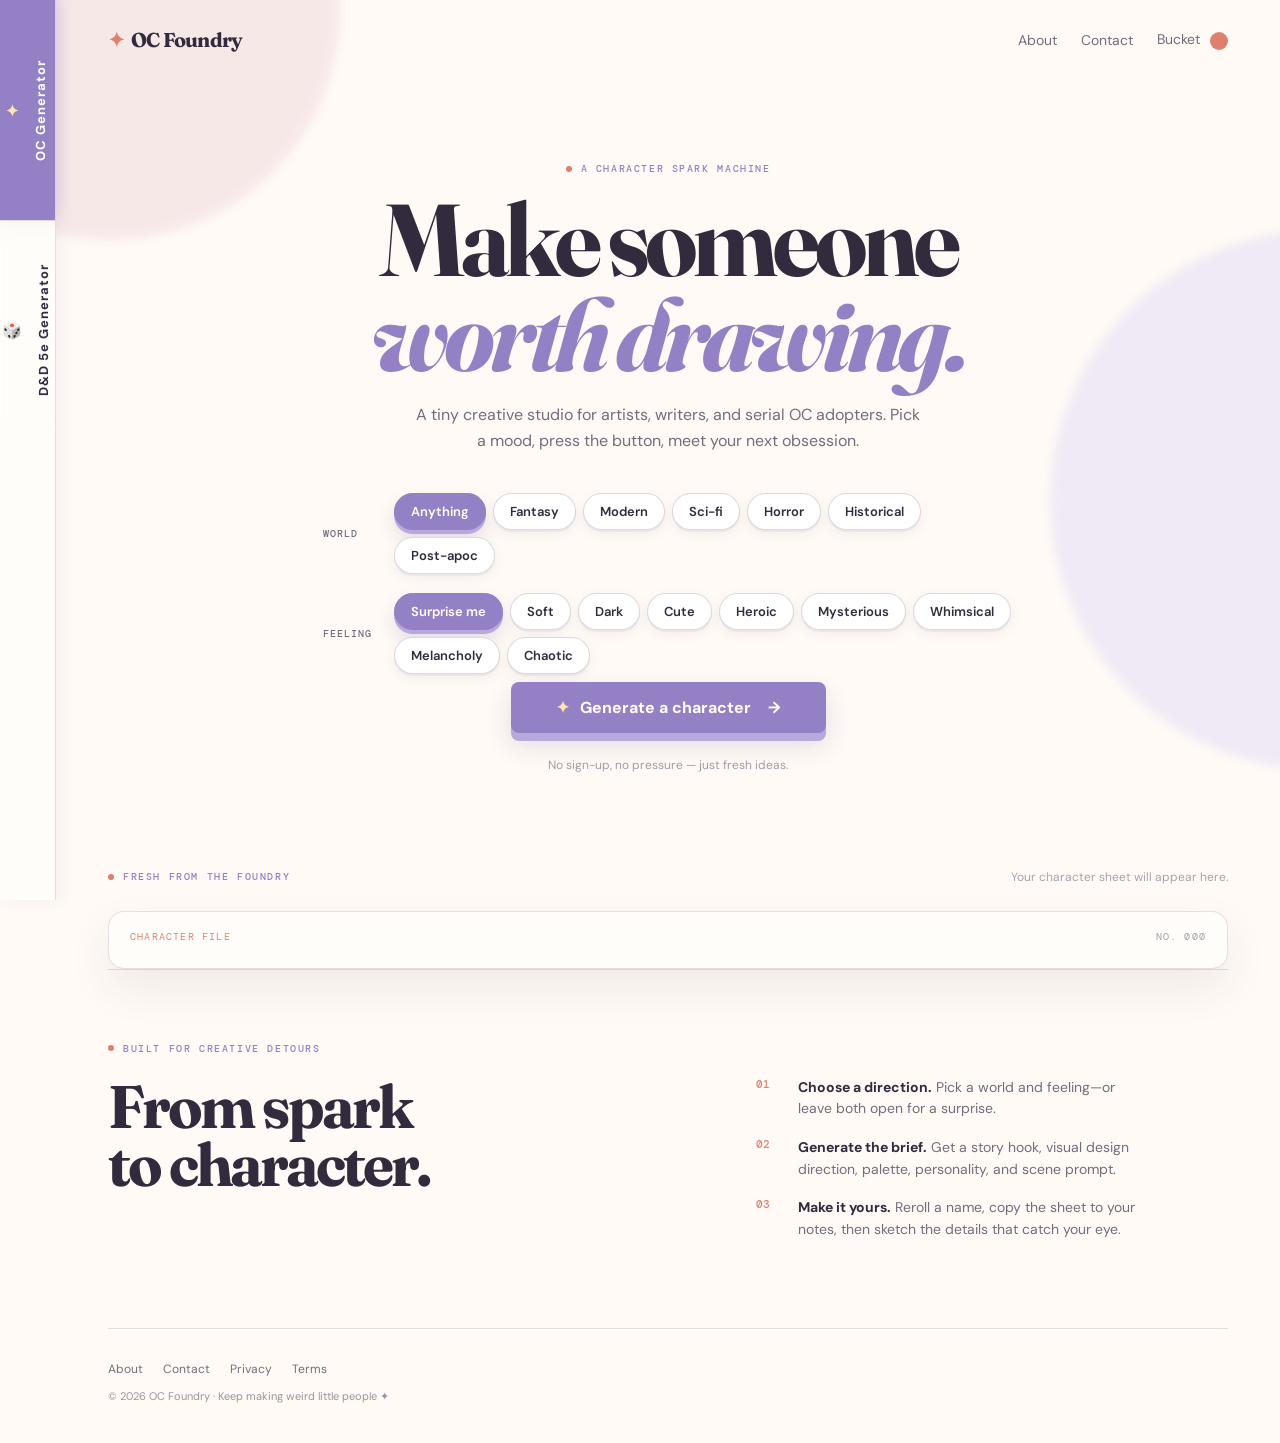
==== index.html @ c8c3d9f0 "clean top right nav" ====
<!doctype html>
<html lang="en">
  <head>
    <meta charset="UTF-8" />
    <meta name="viewport" content="width=device-width, initial-scale=1.0" />
    <meta name="description" content="Free OC character generator for artists, writers, and worldbuilders. Get instant character ideas with backstory, personality, and visual design across 6 unique worlds." />
    <meta name="google-site-verification" content="KdOLSbOGM91NEBOXFSXypKhmhuomz49XSHBC8FppV9k" />
    <title>OC Foundry - Free Character Generator for Artists & Writers | OC Ideas</title>
    <link rel="preconnect" href="https://fonts.googleapis.com" />
    <link rel="preconnect" href="https://fonts.gstatic.com" crossorigin />
    <link href="https://fonts.googleapis.com/css2?family=DM+Mono:wght@400;500&family=DM+Sans:opsz,wght@9..40,400;9..40,500;9..40,600;9..40,700&family=Fraunces:opsz,wght@9..144,600;9..144,700&display=swap" rel="stylesheet" />
    <link rel="stylesheet" href="styles.css?v=26" />
  </head>
  <body>
    <div class="page-glow glow-one"></div><div class="page-glow glow-two"></div>
    <main>
            <!-- LEFT SIDEBAR VERTICAL GENERATOR TABS -->
      <aside class="generator-tabs-dock" aria-label="Generator selection">
        <a href="index.html" class="gen-tab active">
          <span class="gen-tab-icon">✦</span>
          <span class="gen-tab-text">OC Generator</span>
        </a>
        <a href="dnd.html" class="gen-tab">
          <span class="gen-tab-icon">🎲</span>
          <span class="gen-tab-text">D&amp;D 5e Generator</span>
        </a>
      </aside>
      <nav class="nav wrap" aria-label="Main navigation">
  <a class="brand" href="#top" aria-label="OC Foundry home"><span class="brand-mark">✦</span> OC Foundry</a>
  <div class="nav-links">
  <a class="nav-link" href="about.html">About</a>
  <a class="nav-link" href="contact.html">Contact</a>
  <a class="nav-link cart-link" href="bucket.html">
    Bucket <span class="cart-count" id="cart-count" hidden>0</span>
  </a>
</div>
</nav>

      <section class="hero wrap" id="top">
        <p class="eyebrow"><span></span> A character spark machine</p>
        <h1>Make someone<br /><em>worth drawing.</em></h1>
        <p class="intro">A tiny creative studio for artists, writers, and serial OC adopters. Pick a mood, press the button, meet your next obsession.</p>

        <div class="controls" aria-label="Character generator filters">
          <div class="filter-group">
            <span class="filter-label">World</span>
            <div class="filter-pills" id="world-filters">
              <button class="filter active" data-world="any" type="button">Anything</button>
              <button class="filter" data-world="fantasy" type="button">Fantasy</button>
              <button class="filter" data-world="modern" type="button">Modern</button>
              <button class="filter" data-world="scifi" type="button">Sci-fi</button>
              <button class="filter" data-world="horror" type="button">Horror</button>
              <button class="filter" data-world="historical" type="button">Historical</button>
              <button class="filter" data-world="postapoc" type="button">Post-apoc</button>
            </div>
          </div>
          <div class="filter-group">
            <span class="filter-label">Feeling</span>
            <div class="filter-pills" id="mood-filters">
              <button class="filter active" data-mood="any" type="button">Surprise me</button>
              <button class="filter" data-mood="soft" type="button">Soft</button>
              <button class="filter" data-mood="dark" type="button">Dark</button>
              <button class="filter" data-mood="cute" type="button">Cute</button>
              <button class="filter" data-mood="heroic" type="button">Heroic</button>
              <button class="filter" data-mood="mysterious" type="button">Mysterious</button>
              <button class="filter" data-mood="whimsical" type="button">Whimsical</button>
              <button class="filter" data-mood="melancholy" type="button">Melancholy</button>
              <button class="filter" data-mood="chaotic" type="button">Chaotic</button>
            </div>
            </div>
          </div>
          <button class="generate-button" id="generate" type="button"><span class="spark">✦</span> Generate a character <span class="arrow">→</span></button>
        </div>
        <p class="tiny-note">No sign-up, no pressure — just fresh ideas.</p>
      </section>

      <section class="sheet-section wrap" id="generator" aria-live="polite">
        <div class="section-heading">
          <p class="eyebrow"><span></span> Fresh from the foundry</p>
          <p class="hint">Your character sheet will appear here.</p>
        </div>
        <article class="character-sheet empty" id="character-sheet">
          <div class="sheet-topline"><span class="sheet-tag">CHARACTER FILE</span><span class="sheet-number" id="sheet-number">NO. 000</span></div>
          <div class="empty-state" id="empty-state"></div>
          <div class="result-content" id="result-content" hidden>
            <aside class="portrait-panel" id="portrait-panel">
              <span class="portrait-label">VISUAL VIBE</span>
              <p class="visual-vibe-copy" id="visual-vibe"></p>
              <div class="palette" id="palette" aria-label="Color palette"></div>
            </aside>
            <div class="details-panel">
              <div class="identity"><span class="file-inline">Character file</span><h2 id="character-name"></h2><button class="name-reroll" id="name-reroll" type="button" title="Generate a new name">↻ New name</button><p class="result-kicker" id="archetype"></p><p class="age" id="age"></p></div>
              <p class="hook" id="hook"></p>
              <div class="detail-grid">
                <section><h3>Personality</h3><p id="personality"></p></section>
                <section><h3>Signature detail</h3><p id="strength"></p></section>
                <section><h3>Inner tension</h3><p id="fear"></p></section>
                <section><h3>Scene prompt</h3><p id="world-hook"></p></section>
              </div>
              <div class="sheet-actions">
              <a class="download-button" id="download" href="checkout.html">Buy this sheet <span>₹60</span></a>
              <button class="bucket-button" id="add-to-bucket" type="button">Add to bucket</button>
              <button class="small-generate" id="regenerate" type="button">Generate another <span>→</span></button>
            </div>
                          <section class="unlock-tease" id="unlock-tease" hidden>
              <div class="tease-header">
                <p class="eyebrow"><span></span> Unlock the full character bible</p>
                <span class="tease-price">₹60</span>
              </div>
              <h3 class="tease-title">More of <em id="tease-name">them</em>, beautifully written.</h3>
              <p class="tease-sub">A 3-page character bible PDF · downloaded instantly or emailed to you</p>

              <div class="tease-grid">
                <div class="tease-card">
                  <span class="tease-icon">📖</span>
                  <h4>Full backstory</h4>
                  <p>Where they came from, what shaped them, what they're hiding.</p>
                </div>
                <div class="tease-card">
                  <span class="tease-icon">👗</span>
                  <h4>Wardrobe breakdown</h4>
                  <p>Three complete outfits: everyday, formal, and action-ready.</p>
                </div>
                <div class="tease-card">
                  <span class="tease-icon">🎭</span>
                  <h4>Voice &amp; dialogue</h4>
                  <p>How they speak, plus three signature lines you can use.</p>
                </div>
                <div class="tease-card">
                  <span class="tease-icon">💫</span>
                  <h4>Relationship web</h4>
                  <p>Three key people in their life: friend, rival, and one more.</p>
                </div>
                <div class="tease-card">
                  <span class="tease-icon">🎨</span>
                  <h4>5 drawing prompts</h4>
                  <p>Specific scene ideas to sketch or write them into.</p>
                </div>
                <div class="tease-card">
                  <span class="tease-icon">🔮</span>
                  <h4>Symbol &amp; motifs</h4>
                  <p>Their personal sigil, recurring imagery, and quick quiz answers.</p>
                </div>
              </div>

              <a class="tease-cta" href="checkout.html">Get the full character bible <span>₹60 →</span></a>
              <p class="tease-note">Instant download · optional email delivery · no sign-up</p>
            </section>
            </div>
          </div>
        </article>
      </section>

      <section class="how wrap" id="how-it-works">
        <p class="eyebrow"><span></span> Built for creative detours</p>
        <div class="how-grid"><h2>From spark<br />to character.</h2><div class="how-copy how-steps"><div><span>01</span><p><strong>Choose a direction.</strong> Pick a world and feeling—or leave both open for a surprise.</p></div><div><span>02</span><p><strong>Generate the brief.</strong> Get a story hook, visual design direction, palette, personality, and scene prompt.</p></div><div><span>03</span><p><strong>Make it yours.</strong> Reroll a name, copy the sheet to your notes, then sketch the details that catch your eye.</p></div></div></div>
      </section>
    </main>
    <footer class="footer wrap">
  <div class="footer-links">
    <a href="about.html">About</a>
    <a href="contact.html">Contact</a>
    <a href="privacy.html">Privacy</a>
    <a href="terms.html">Terms</a>
  </div>
  <span>© 2026 OC Foundry · Keep making weird little people ✦</span>
</footer>
    <script src="script.js"></script>
  </body>
</html>
---- styles.css ----
:root { --ink:#312b3d; --muted:#746c7b; --paper:#fffaf5; --cream:#f9efe6; --lilac:#dcd4f5; --lavender:#9380c5; --peach:#f4c9b5; --coral:#dd806e; --sage:#b9d2bf; --line:rgba(63,48,73,.14); }
* { box-sizing:border-box; } html { scroll-behavior:smooth; } body { margin:0; color:var(--ink); background:var(--paper); font-family:"DM Sans",sans-serif; overflow-x:hidden; } button { font:inherit; } .wrap { width:min(1120px, calc(100% - 48px)); margin-inline:auto; } .page-glow { position:absolute; z-index:-1; border-radius:50%; filter:blur(5px); opacity:.55; } .glow-one { width:460px; height:460px; top:-220px; left:-120px; background:#f1dbdf; }.glow-two { width:540px; height:540px; top:230px; right:-310px; background:#e4ddf7; }
.nav { display:flex; align-items:center; justify-content:space-between; padding:27px 0; } .brand { text-decoration:none; color:var(--ink); font-family:Fraunces,serif; font-size:20px; font-weight:700; letter-spacing:-.7px; } .brand-mark { color:var(--coral); font-family:"DM Sans",sans-serif; margin-right:3px; }.nav-link { color:var(--muted); font-size:14px; text-decoration:none; }.nav-link span { color:var(--coral); padding-left:4px; }
.hero { padding:82px 0 96px; text-align:center; }.eyebrow { display:flex; align-items:center; justify-content:center; gap:9px; margin:0; color:var(--lavender); text-transform:uppercase; letter-spacing:1.6px; font:500 10px "DM Mono",monospace; }.eyebrow span { width:6px; height:6px; background:var(--coral); border-radius:50%; }.hero h1 { margin:17px 0 20px; font:700 clamp(54px,8.5vw,102px)/.93 Fraunces,serif; letter-spacing:-5px; }.hero h1 em { color:var(--lavender); font-style:italic; }.intro { max-width:510px; margin:0 auto; color:var(--muted); font-size:16px; line-height:1.65; }.controls { display:grid; max-width:690px; margin:38px auto 0; gap:19px; text-align:left; }.filter-group { display:flex; align-items:center; gap:17px; }.filter-label { flex:0 0 54px; font:500 10px "DM Mono",monospace; color:var(--muted); text-transform:uppercase; letter-spacing:1px; }.filter-pills { display:flex; flex-wrap:wrap; gap:7px; }.filter {
  border: 1.5px solid rgba(63, 48, 73, 0.18);
  border-radius: 999px;
  padding: 11px 16px;
  background: #ffffff;
  color: var(--ink);
  cursor: pointer;
  font-size: 13px;
  font-weight: 600;
  line-height: 1;
  box-shadow: 0 2px 0 rgba(63, 48, 73, 0.06), 0 4px 12px rgba(104, 87, 142, 0.08);
  transition: transform 0.15s ease, box-shadow 0.15s ease, border-color 0.15s ease, background 0.15s ease;
  -webkit-tap-highlight-color: transparent;
  user-select: none;
}

.filter:hover {
  border-color: var(--lavender);
  transform: translateY(-1px);
  box-shadow: 0 3px 0 rgba(63, 48, 73, 0.08), 0 8px 16px rgba(104, 87, 142, 0.12);
}

.filter:active {
  transform: translateY(1px) scale(0.98);
  box-shadow: 0 1px 0 rgba(63, 48, 73, 0.08);
}

.filter.active {
  background: var(--lavender);
  border-color: var(--lavender);
  color: #fff;
  box-shadow: 0 4px 0 #b7a9dc, 0 10px 18px rgba(104, 87, 142, 0.18);
}.generate-button { justify-self:center; min-width:315px; margin-top:8px; padding:15px 20px; border:0; border-radius:8px; box-shadow:0 8px 0 #b7a9dc, 0 12px 24px rgba(104,87,142,.19); background:var(--lavender); color:#fff; font-weight:700; cursor:pointer; transition:transform .2s,box-shadow .2s; }.generate-button:hover { transform:translateY(-2px); box-shadow:0 10px 0 #b7a9dc, 0 15px 27px rgba(104,87,142,.2); }.generate-button:active { transform:translateY(5px); box-shadow:0 3px 0 #b7a9dc; }.spark { color:#ffe5af; margin-right:7px; }.arrow { margin-left:13px; }.tiny-note { margin:24px 0 0; color:#a49ba8; font-size:12px; }
.sheet-section { padding-bottom:112px; }.section-heading { display:flex; justify-content:space-between; align-items:center; margin-bottom:15px; }.section-heading .eyebrow { justify-content:flex-start; }.hint { color:#aaa1aa; font-size:12px; margin:0; }.character-sheet { position:relative; overflow:hidden; min-height:382px; background:#fffdf9; border:1px solid var(--line); border-radius:16px; box-shadow:0 18px 44px rgba(67,45,76,.08); }.sheet-topline { position:absolute; inset:0 0 auto; z-index:3; display:flex; justify-content:space-between; padding:18px 21px; color:#a59ba6; font:10px "DM Mono",monospace; letter-spacing:1.2px; }.sheet-tag { color:var(--coral); }.empty-state { display:grid; place-content:center; height:382px; text-align:center; color:#968d9b; font:17px/1.5 Fraunces,serif; }.empty-state p { margin:8px 0 0; }.empty-star { color:var(--peach); font-size:33px; }.result-content { display:grid; grid-template-columns:34% 66%; min-height:438px; }.portrait-panel { position:relative; display:flex; flex-direction:column; justify-content:flex-end; padding:52px 30px 28px; overflow:hidden; color:#fff; background:#b9aecf; }.portrait-panel::after { content:""; position:absolute; inset:0; background:linear-gradient(180deg,transparent 42%,rgba(49,43,61,.27)); pointer-events:none; }.portrait-label,.portrait-panel p,.palette { z-index:1; }.portrait-label { position:absolute; top:52px; left:30px; color:rgba(255,255,255,.8); font:10px "DM Mono",monospace; letter-spacing:1.2px; }.portrait-panel p { max-width:210px; margin:0 0 14px; font:600 15px/1.3 Fraunces,serif; }.portrait-art { position:absolute; inset:0; overflow:hidden; }.halo { position:absolute; top:73px; left:50%; width:195px; aspect-ratio:1; border:1px solid rgba(255,255,255,.52); border-radius:50%; transform:translateX(-50%); }.head { position:absolute; z-index:2; width:102px; height:132px; left:50%; bottom:102px; border-radius:47% 47% 42% 42%; background:#f7d4c1; transform:translateX(-50%); }.head i { position:absolute; top:-19px; left:-8px; width:119px; height:75px; background:#594c64; border-radius:68% 45% 40% 25%; }.head b { position:absolute; top:66px; left:28px; width:8px; height:8px; border-radius:50%; background:#5c4c5d; box-shadow:39px 0 #5c4c5d; }.neck { position:absolute; z-index:1; left:50%; bottom:81px; width:35px; height:45px; background:#f1c6af; transform:translateX(-50%); }.shoulders { position:absolute; z-index:2; left:50%; bottom:-30px; width:260px; height:142px; border-radius:50% 50% 0 0; background:#796796; transform:translateX(-50%); }.art-star { position:absolute; color:#fff4c8; font-size:22px; }.s1 { top:105px; right:37px; }.s2 { top:190px; left:34px; font-size:28px; }.palette { display:flex; gap:5px; }.palette span { width:21px; height:21px; border:2px solid rgba(255,255,255,.76); border-radius:50%; }.details-panel { padding:57px 38px 26px; }.identity { display:flex; align-items:baseline; gap:11px; }.result-kicker { margin:0; color:var(--coral); font:10px "DM Mono",monospace; letter-spacing:1px; text-transform:uppercase; }.identity h2 { margin:7px 0 0; font:700 clamp(33px,4vw,50px)/1 Fraunces,serif; letter-spacing:-2.2px; }.age { margin:0 0 0 auto; color:#948a98; font-size:13px; }.hook { max-width:520px; margin:21px 0 24px; color:#594f61; font:600 19px/1.36 Fraunces,serif; }.hook::before,.hook::after { color:var(--peach); }.hook::before { content:"“"; }.hook::after { content:"”"; }.detail-grid { display:grid; grid-template-columns:1fr 1fr; gap:18px 34px; padding-top:20px; border-top:1px solid var(--line); }.detail-grid section h3 { margin:0 0 5px; color:var(--lavender); text-transform:uppercase; font:10px "DM Mono",monospace; letter-spacing:1px; }.detail-grid section p { margin:0; color:var(--muted); font-size:13px; line-height:1.45; }.sheet-actions { display:flex; justify-content:space-between; align-items:center; margin-top:24px; }.text-button { border:0; padding:0; background:none; color:var(--coral); cursor:pointer; font-size:12px; text-decoration:underline; text-underline-offset:3px; }.small-generate { border:1px solid var(--line); border-radius:7px; padding:9px 11px; background:var(--cream); color:#5f5269; cursor:pointer; font-size:12px; font-weight:600; }.small-generate span { color:var(--coral); margin-left:7px; }
.how { padding:72px 0 87px; border-top:1px solid var(--line); }.how .eyebrow { justify-content:flex-start; }.how-grid { display:grid; grid-template-columns:1.1fr .9fr; gap:70px; padding-top:22px; }.how h2 { margin:0; font:700 clamp(35px,5vw,60px)/.97 Fraunces,serif; letter-spacing:-3px; }.how-copy { max-width:380px; color:var(--muted); font-size:15px; line-height:1.7; }.how-copy p { margin:0; }.how-copy .made-with { margin-top:26px; color:var(--ink); font:500 12px "DM Mono",monospace; }.made-with span { color:var(--coral); }.footer { display:flex; justify-content:space-between; padding:21px 0 28px; color:#9c929f; border-top:1px solid var(--line); font-size:11px; }
@media (max-width:720px) { .wrap { width:min(100% - 32px,1120px); }.nav { padding-top:20px; }.hero { padding:65px 0 72px; }.hero h1 { letter-spacing:-3px; }.filter-group { align-items:flex-start; flex-direction:column; gap:8px; }.generate-button { width:100%; min-width:0; }.section-heading .hint { display:none; }.result-content { grid-template-columns:1fr; }.portrait-panel { min-height:286px; }.details-panel { padding:50px 22px 22px; }.identity { display:block; }.identity h2 { margin-top:8px; }.age { margin:7px 0 0; }.hook { font-size:18px; }.detail-grid { gap:16px; }.sheet-actions { gap:15px; }.how { padding:55px 0; }.how-grid { grid-template-columns:1fr; gap:25px; }.footer { flex-direction:column; gap:7px; }.empty-state { height:330px; } }
/* Keep the content visually connected to the character-file label. */
.portrait-label { top:38px; }
.halo { top:59px; }
.s1 { top:91px; }
.s2 { top:176px; }
.details-panel { padding-top:40px; }
/* The visual-vibe panel is copy-first; its palette remains the visual cue. */
.portrait-art { display:none; }
/* Before the first generation, keep the character-file card as a compact header. */
.character-sheet.empty { min-height:58px; }
.character-sheet.empty .empty-state { display:none; }
/* Do not reserve result-card space before the first character exists. */
#generator:has(.character-sheet.empty) { padding-bottom:0; }
/* In a populated sheet, use the top row for content instead of empty breathing room. */
.character-sheet:not(.empty) .details-panel { padding-top:21px; }
.character-sheet:not(.empty) .portrait-label { top:21px; }
.character-sheet:not(.empty) .sheet-number { display:none; }
/* Align a generated character's identity with the file label—no blank row. */
.character-sheet:not(.empty) .details-panel { padding-top:10px; }
.identity h2 { margin-top:0; }
/* Keep the populated file label and name together, rather than in separate columns. */
.character-sheet:not(.empty) .sheet-topline { display:none; }
.file-inline { color:var(--coral); font:10px "DM Mono",monospace; letter-spacing:1.1px; text-transform:uppercase; white-space:nowrap; }
.character-sheet:not(.empty) .identity { gap:10px; }
@media (max-width:720px) { .character-sheet:not(.empty) .identity { display:flex; flex-wrap:wrap; align-items:baseline; } }
/* Generated results should end cleanly, without a blank section beneath the sheet. */
.sheet-section { padding-bottom:0; }
/* The placeholder must not keep its fixed height after a result is revealed. */
.empty-state[hidden] { display:none; }
/* Generated concept sketch: deliberately loose and kept above the written visual brief. */
.portrait-art.rough-sketch { display:block; inset:38px 24px auto; height:188px; border:1px solid rgba(255,255,255,.42); border-radius:4px; background:rgba(255,255,255,.08); overflow:hidden; }
.rough-sketch .sketch-note { position:absolute; top:9px; left:10px; color:rgba(255,255,255,.8); font:9px "DM Mono",monospace; letter-spacing:.8px; }
.rough-sketch .halo { top:24px; width:126px; border-style:dashed; opacity:.65; }
.rough-sketch .head { bottom:24px; width:76px; height:97px; filter:drop-shadow(3px 3px 0 rgba(49,43,61,.18)); }
.rough-sketch .head i { width:91px; height:57px; }
.rough-sketch .head b { top:52px; left:21px; transform:scale(.75); transform-origin:left; }
.rough-sketch .neck { bottom:8px; }
.rough-sketch .shoulders { bottom:-65px; width:215px; height:130px; background:rgba(49,43,61,.7); }
.rough-sketch .s1 { top:35px; right:19px; }.rough-sketch .s2 { top:90px; left:22px; }
.sketch-stroke { position:absolute; height:1px; background:rgba(255,255,255,.6); transform:rotate(-28deg); }.sketch-stroke.one { width:66px; right:-11px; top:110px; }.sketch-stroke.two { width:47px; left:-8px; top:141px; transform:rotate(34deg); }
.rough-sketch.horror .head i { background:#302638; border-radius:65% 52% 18% 35%; }.rough-sketch.horror .shoulders { background:#24212f; }.rough-sketch.historical .head i { background:#7e5849; border-radius:48% 52% 22% 22%; }.rough-sketch.historical .shoulders { background:#495467; }.rough-sketch.postapoc .head i { background:#5a4f46; border-radius:65% 25% 40% 25%; }.rough-sketch.postapoc .shoulders { background:#5f6557; }.rough-sketch.scifi .head i { background:#44576a; }.rough-sketch.scifi .shoulders { background:#566987; }.rough-sketch.fantasy .head i { background:#574762; }.rough-sketch.fantasy .shoulders { background:#62705e; }
.name-reroll { border:0; padding:4px 6px; border-radius:4px; background:var(--cream); color:var(--coral); cursor:pointer; font:10px "DM Mono",monospace; white-space:nowrap; }.name-reroll:hover { background:var(--peach); color:var(--ink); }
.how-steps { display:grid; gap:17px; }.how-steps div { display:grid; grid-template-columns:31px 1fr; gap:11px; }.how-steps span { color:var(--coral); font:500 11px "DM Mono",monospace; }.how-steps p { font-size:14px; line-height:1.55; }.how-steps strong { color:var(--ink); }
@media (max-width:720px) { .portrait-art.rough-sketch { height:170px; }.portrait-panel { padding-top:218px; }.portrait-panel p { max-width:none; }.name-reroll { order:4; }.how-steps { gap:14px; } }
.portrait-panel { justify-content:flex-start; padding-top:242px; }
/* The visual brief is intentionally copy-first, using the full panel. */
.portrait-panel { justify-content:flex-start; padding-top:56px; }
.portrait-panel .portrait-label { top:23px; }
.portrait-panel .visual-vibe-copy { flex:1; max-width:none; margin:25px 0 16px; font-size:16px; line-height:1.36; }
/* Do not render character-only controls or layout until generation begins. */
.result-content[hidden] { display:none; }
.section-heading { margin-bottom:26px; }
.download-button { display:inline-flex; align-items:center; gap:8px; border:0; border-radius:7px; padding:10px 12px; background:var(--lavender); color:#fff; cursor:pointer; font-size:12px; font-weight:700; text-decoration:none; }.download-button span { padding:2px 5px; border-radius:3px; background:rgba(255,255,255,.18); color:#fff0c9; font:10px "DM Mono",monospace; }
.checkout-page { min-height:100vh; background:linear-gradient(120deg,#fffaf5 15%,#f3eefc 100%); }.checkout-wrap { width:min(1020px,calc(100% - 48px)); margin:auto; padding:32px 0 60px; }.checkout-brand { display:inline-block; }.checkout-grid { display:grid; grid-template-columns:1fr 1fr; gap:78px; align-items:center; min-height:calc(100vh - 120px); }.checkout-intro .eyebrow { justify-content:flex-start; }.checkout-intro h1 { margin:18px 0; font:700 clamp(48px,6vw,76px)/.95 Fraunces,serif; letter-spacing:-3.7px; }.checkout-intro h1 em { color:var(--lavender); }.checkout-intro > p { max-width:390px; color:var(--muted); line-height:1.65; }.back-link { display:inline-block; margin-top:22px; color:var(--coral); font-size:13px; text-underline-offset:3px; }.checkout-card { padding:24px; border:1px solid var(--line); border-radius:16px; background:#fffdf9; box-shadow:0 18px 48px rgba(67,45,76,.1); }.checkout-top,.checkout-summary { display:flex; justify-content:space-between; align-items:center; color:var(--muted); font:10px "DM Mono",monospace; letter-spacing:1px; }.price { color:var(--coral); font-size:18px; font-family:Fraunces,serif; letter-spacing:0; }.mini-sheet { margin:20px 0; padding:22px; border-radius:10px; background:linear-gradient(135deg,var(--sheet-accent,#e8b7b5),#eee8fb); }.mini-label { margin:0; color:#665570; font:10px "DM Mono",monospace; letter-spacing:1px; }.mini-sheet h2 { margin:9px 0 3px; font:700 36px/1 Fraunces,serif; letter-spacing:-1.5px; }.mini-sheet > p:not(.mini-label):not(.mini-hook) { margin:0; color:#685c6c; font:10px "DM Mono",monospace; text-transform:uppercase; }.mini-hook { margin:18px 0 0; color:#51495d; font:600 15px/1.42 Fraunces,serif; }.checkout-summary { padding:18px 0; border-top:1px solid var(--line); font:13px "DM Sans",sans-serif; letter-spacing:0; }.checkout-summary strong { color:var(--ink); }.pay-button { width:100%; padding:14px; border:0; border-radius:8px; background:var(--lavender); box-shadow:0 5px 0 #b7a9dc; color:#fff; cursor:pointer; font-weight:700; }.pay-button span { margin-left:12px; }.pay-button:disabled { cursor:not-allowed; opacity:.55; }.payment-note { margin:16px 0 0; color:#9a909d; text-align:center; font-size:11px; line-height:1.45; }
@media (max-width:720px) { .checkout-wrap { width:min(100% - 32px,1020px); }.checkout-grid { grid-template-columns:1fr; gap:38px; padding:54px 0; }.checkout-intro h1 { letter-spacing:-2.6px; }.mini-sheet h2 { font-size:31px; } }
/* ============================================
   UNLOCK TEASE SECTION
   ============================================ */

.unlock-tease {
  position: relative;
  margin: 32px 22px 22px;
  padding: 32px 30px 30px;
  border-radius: 16px;
  background: linear-gradient(135deg, #fdf6ef 0%, #f4ecfb 50%, #fce9e6 100%);
  border: 1px solid var(--line);
  overflow: hidden;
}

.unlock-tease::before {
  content: "";
  position: absolute;
  top: 0; left: 0; right: 0;
  height: 3px;
  background: linear-gradient(90deg, var(--coral), var(--lavender), var(--peach));
}

.tease-header {
  display: flex;
  justify-content: space-between;
  align-items: center;
  margin-bottom: 14px;
}

.tease-header .eyebrow {
  justify-content: flex-start;
  margin: 0;
}

.tease-price {
  color: var(--coral);
  font: 700 20px Fraunces, serif;
  letter-spacing: -0.5px;
}

.tease-title {
  margin: 0 0 8px;
  font: 700 clamp(26px, 3.2vw, 34px)/1.05 Fraunces, serif;
  letter-spacing: -1.2px;
  color: var(--ink);
}

.tease-title em {
  color: var(--lavender);
  font-style: italic;
}

.tease-sub {
  margin: 0 0 26px;
  color: var(--muted);
  font-size: 14px;
  line-height: 1.5;
}

.tease-grid {
  display: grid;
  grid-template-columns: repeat(3, 1fr);
  gap: 12px;
  margin-bottom: 26px;
}

.tease-card {
  position: relative;
  padding: 18px 16px;
  border-radius: 12px;
  background: rgba(255, 255, 255, 0.65);
  border: 1px solid rgba(147, 128, 197, 0.15);
  backdrop-filter: blur(2px);
  transition: transform 0.2s ease, box-shadow 0.2s ease;
}

.tease-card:hover {
  transform: translateY(-2px);
  box-shadow: 0 8px 20px rgba(147, 128, 197, 0.12);
  border-color: rgba(147, 128, 197, 0.35);
}

.tease-card::after {
  content: "🔒";
  position: absolute;
  top: 12px;
  right: 12px;
  font-size: 11px;
  opacity: 0.4;
}

.tease-icon {
  display: block;
  font-size: 22px;
  margin-bottom: 8px;
}

.tease-card h4 {
  margin: 0 0 6px;
  font: 700 14px Fraunces, serif;
  color: var(--ink);
  letter-spacing: -0.3px;
}

.tease-card p {
  margin: 0;
  color: var(--muted);
  font-size: 12px;
  line-height: 1.4;
}

.tease-cta {
  display: inline-flex;
  align-items: center;
  gap: 12px;
  padding: 14px 22px;
  border-radius: 10px;
  background: var(--lavender);
  box-shadow: 0 6px 0 #b7a9dc, 0 10px 20px rgba(104, 87, 142, 0.18);
  color: #fff;
  text-decoration: none;
  font-weight: 700;
  font-size: 14px;
  transition: transform 0.2s ease, box-shadow 0.2s ease;
}

.tease-cta:hover {
  transform: translateY(-1px);
  box-shadow: 0 7px 0 #b7a9dc, 0 12px 22px rgba(104, 87, 142, 0.22);
}

.tease-cta span {
  padding: 3px 8px;
  border-radius: 5px;
  background: rgba(255, 255, 255, 0.2);
  font: 700 12px "DM Mono", monospace;
  letter-spacing: 0.5px;
}

.tease-note {
  margin: 14px 0 0;
  color: #a49ba8;
  font-size: 11px;
  letter-spacing: 0.3px;
}

@media (max-width: 720px) {
  .unlock-tease {
    margin: 24px 16px 16px;
    padding: 24px 20px;
  }
  .tease-grid {
    grid-template-columns: 1fr;
    gap: 10px;
  }
  .tease-header {
    flex-direction: column;
    align-items: flex-start;
    gap: 8px;
  }
}
/* ============================================
   BIBLE / SUCCESS PAGE
   ============================================ */

.bible-page {
  min-height: 100vh;
  background: linear-gradient(120deg, #fffaf5 0%, #f3eefc 50%, #fce9e6 100%);
}

.bible-wrap {
  width: min(880px, calc(100% - 48px));
  margin: 0 auto;
  padding: 32px 0 80px;
}

.bible-brand {
  display: inline-block;
  margin-bottom: 40px;
}

.bible-header {
  text-align: center;
  margin-bottom: 48px;
}

.bible-header .eyebrow {
  justify-content: center;
}

.bible-header h1 {
  margin: 20px 0 12px;
  font: 700 clamp(40px, 5.5vw, 62px)/0.95 Fraunces, serif;
  letter-spacing: -2.5px;
  color: var(--ink);
}

.bible-header h1 em {
  color: var(--lavender);
  font-style: italic;
}

.bible-sub {
  margin: 0 auto 28px;
  max-width: 460px;
  color: var(--muted);
  font-size: 15px;
  line-height: 1.6;
}

.bible-actions {
  display: flex;
  justify-content: center;
  gap: 12px;
  flex-wrap: wrap;
  margin-bottom: 16px;
}

.bible-actions .pay-button {
  width: auto;
  padding: 14px 28px;
}

.ghost-button {
  padding: 14px 24px;
  border: 1px solid var(--lavender);
  border-radius: 8px;
  background: transparent;
  color: var(--lavender);
  font-weight: 600;
  cursor: pointer;
  transition: all 0.2s ease;
}

.ghost-button:hover {
  background: var(--lavender);
  color: #fff;
}

.email-form {
  display: flex;
  justify-content: center;
  gap: 8px;
  max-width: 400px;
  margin: 16px auto 0;
  flex-wrap: wrap;
}

.email-form input {
  flex: 1;
  min-width: 200px;
  padding: 12px 14px;
  border: 1px solid var(--line);
  border-radius: 8px;
  background: #fff;
  font: 14px "DM Sans", sans-serif;
}

.email-form input:focus {
  outline: none;
  border-color: var(--lavender);
}

.email-form button {
  padding: 12px 22px;
  border: 0;
  border-radius: 8px;
  background: var(--lavender);
  color: #fff;
  font-weight: 600;
  cursor: pointer;
}

.email-status {
  width: 100%;
  margin: 8px 0 0;
  text-align: center;
  font-size: 13px;
  color: var(--muted);
}

/* ============================================
   BIBLE CONTENT
   ============================================ */

.bible-content {
  display: flex;
  flex-direction: column;
  gap: 24px;
}

.bible-section {
  padding: 32px 30px;
  border-radius: 14px;
  background: #fffdf9;
  border: 1px solid var(--line);
  box-shadow: 0 6px 20px rgba(67, 45, 76, 0.04);
}

.bible-section h3 {
  margin: 0 0 16px;
  font: 700 22px Fraunces, serif;
  letter-spacing: -0.8px;
  color: var(--lavender);
}

.bible-section h4 {
  margin: 0 0 6px;
  font: 700 13px "DM Mono", monospace;
  letter-spacing: 1px;
  text-transform: uppercase;
  color: var(--lavender);
}

.bible-section h5 {
  margin: 0 0 4px;
  font: 500 10px "DM Mono", monospace;
  letter-spacing: 1.2px;
  text-transform: uppercase;
  color: var(--coral);
}

.bible-section p {
  margin: 0;
  color: var(--ink);
  font-size: 16.5px;
  line-height: 1.7;
}

/* COVER SECTION */
.bible-cover {
  text-align: center;
  padding: 56px 30px;
  border-width: 2px;
}

.bible-label {
  margin: 0 0 12px;
  font: 500 10px "DM Mono", monospace;
  letter-spacing: 2px;
  color: var(--coral);
  text-transform: uppercase;
}

.bible-cover h2 {
  margin: 0 0 8px;
  font: 700 clamp(44px, 6vw, 68px)/0.95 Fraunces, serif;
  letter-spacing: -3px;
  color: var(--ink);
}

.cover-meta {
  color: var(--muted);
  font-size: 14px;
  letter-spacing: 0.5px;
  margin-bottom: 24px !important;
}

.cover-hook {
  max-width: 520px;
  margin: 0 auto 28px !important;
  font: 600 18px/1.4 Fraunces, serif !important;
  color: #594f61;
  font-style: italic;
}

.cover-palette {
  display: flex;
  justify-content: center;
  gap: 10px;
}

.cover-palette span {
  width: 32px;
  height: 32px;
  border-radius: 50%;
  border: 3px solid #fff;
  box-shadow: 0 3px 8px rgba(0, 0, 0, 0.1);
}

/* PERSONALITY / DETAIL GRID */
.bible-grid {
  display: grid;
  grid-template-columns: 1fr 1fr;
  gap: 24px 32px;
}

.bible-grid > div {
  padding: 0;
  background: none;
  border: none;
  box-shadow: none;
}

/* BACKSTORY */
.section-body p {
  margin-bottom: 16px;
}

.section-body p:last-child {
  margin-bottom: 0;
}

/* VOICE */
.voice-pattern {
  margin-bottom: 18px !important;
  font-style: italic;
  color: var(--muted) !important;
}

.voice-lines {
  display: flex;
  flex-direction: column;
  gap: 10px;
}

.voice-lines blockquote {
  margin: 0;
  padding: 14px 18px;
  border-left: 3px solid var(--lavender);
  background: rgba(147, 128, 197, 0.06);
  border-radius: 0 8px 8px 0;
  font: 500 15px/1.5 Fraunces, serif;
  color: var(--ink);
  font-style: italic;
}

/* SYMBOL */
.symbol-main {
  margin-bottom: 20px !important;
  font-size: 16px !important;
}

.symbol-main strong {
  color: var(--coral);
  text-transform: uppercase;
  font: 500 11px "DM Mono", monospace;
  letter-spacing: 1px;
  display: block;
  margin-bottom: 4px;
}

.symbol-grid {
  display: grid;
  grid-template-columns: 1fr 1fr;
  gap: 20px 32px;
}

/* WARDROBE */
.wardrobe-grid {
  display: grid;
  gap: 20px;
}

.outfit p {
  color: var(--muted);
  font-size: 14px;
}

/* RELATIONSHIPS */
.relationships {
  display: grid;
  gap: 14px;
}

.rel-card {
  padding: 18px 20px;
  border-radius: 10px;
  background: rgba(147, 128, 197, 0.04);
  border: 1px solid rgba(147, 128, 197, 0.15);
}

.rel-role {
  margin: 0 0 4px !important;
  font: 500 10px "DM Mono", monospace !important;
  letter-spacing: 1px;
  text-transform: uppercase;
  color: var(--coral) !important;
}

.rel-name {
  margin: 0 0 8px !important;
  font: 700 18px Fraunces, serif !important;
  color: var(--ink) !important;
  letter-spacing: -0.5px;
}

.rel-note {
  color: var(--muted) !important;
  font-size: 14px !important;
}

/* DRAWING PROMPTS */
.drawing-prompts {
  margin: 0;
  padding-left: 0;
  list-style: none;
  counter-reset: prompt-counter;
}

.drawing-prompts li {
  counter-increment: prompt-counter;
  position: relative;
  padding: 12px 0 12px 40px;
  border-bottom: 1px solid var(--line);
  color: var(--ink);
  font-size: 15px;
  line-height: 1.5;
}

.drawing-prompts li:last-child {
  border-bottom: none;
}

.drawing-prompts li::before {
  content: counter(prompt-counter, decimal-leading-zero);
  position: absolute;
  left: 0;
  top: 12px;
  color: var(--coral);
  font: 500 12px "DM Mono", monospace;
  letter-spacing: 0.5px;
}

/* QUIZ */
.quiz-grid {
  display: grid;
  grid-template-columns: 1fr 1fr;
  gap: 20px 32px;
}

.quiz-grid p {
  color: var(--muted);
  font-size: 14px;
}

/* FOOTER */
.bible-footer {
  text-align: center;
  padding: 32px 20px 20px;
  color: var(--muted);
}

.bible-footer p {
  margin: 0 !important;
  color: var(--coral) !important;
  font: 700 14px Fraunces, serif !important;
}

.bible-footer-sub {
  margin-top: 6px !important;
  color: var(--muted) !important;
  font: 400 12px "DM Mono", monospace !important;
  letter-spacing: 0.5px;
}

/* EMPTY STATE */
.bible-empty {
  text-align: center;
  padding: 80px 20px;
  background: #fffdf9;
  border: 1px solid var(--line);
  border-radius: 14px;
}

/* RESPONSIVE */
@media (max-width: 720px) {
  .bible-wrap {
    width: min(100% - 32px, 880px);
    padding: 24px 0 60px;
  }
  .bible-section {
    padding: 24px 22px;
  }
  .bible-cover {
    padding: 40px 22px;
  }
  .bible-grid,
  .symbol-grid,
  .quiz-grid {
    grid-template-columns: 1fr;
    gap: 18px;
  }
  .bible-actions {
    flex-direction: column;
  }
  .bible-actions .pay-button,
  .ghost-button {
    width: 100%;
  }
}
/* ============================================
   WORLD THEMING WITH REAL IMAGES
   Uses uploaded artwork from /images/[world]/
   ============================================ */

/* Palette CSS variables (set by JS) with fallbacks */
:root {
  --char-color-1: #E9A5A2;
  --char-color-2: #F6D7AC;
  --char-color-3: #8DB9AA;
  --char-color-4: #5B617C;
}

/* ============================================
   UNIVERSAL BOLD PALETTE BAR
   Every section gets a palette color strip on left
   ============================================ */

.bible-content .bible-section {
  position: relative;
  overflow: hidden;
  padding-left: 50px;
}

.bible-content .bible-section::before {
  content: "";
  position: absolute;
  top: 0;
  bottom: 0;
  left: 0;
  width: 32px;
  background: linear-gradient(180deg,
    var(--char-color-1) 0%,
    var(--char-color-1) 25%,
    var(--char-color-2) 25%,
    var(--char-color-2) 50%,
    var(--char-color-3) 50%,
    var(--char-color-3) 75%,
    var(--char-color-4) 75%,
    var(--char-color-4) 100%
  );
  z-index: 1;
}

.bible-content .bible-section {
  counter-increment: bible-counter;
}

.bible-content {
  counter-reset: bible-counter;
}

.bible-content .bible-section:not(.bible-cover)::after {
  content: counter(bible-counter, decimal-leading-zero);
  position: absolute;
  top: 20px;
  left: 6px;
  width: 20px;
  color: #fff;
  font: 700 11px "DM Mono", monospace;
  letter-spacing: 1px;
  text-align: center;
  text-shadow: 0 1px 2px rgba(0,0,0,0.4);
  writing-mode: vertical-rl;
  transform: rotate(180deg);
  z-index: 2;
}

.bible-content h3 {
  color: var(--char-color-4) !important;
  font-size: 26px !important;
  padding-bottom: 12px;
  margin-bottom: 20px !important;
  border-bottom: 2px solid var(--char-color-2);
}

.bible-content h4,
.bible-content h5 {
  color: var(--char-color-4) !important;
}

.bible-content .rel-role,
.bible-content .drawing-prompts li::before,
.bible-content .symbol-main strong {
  color: var(--char-color-1) !important;
}

.bible-content .voice-lines blockquote {
  border-left: 4px solid var(--char-color-4) !important;
  background: linear-gradient(90deg,
    color-mix(in srgb, var(--char-color-1) 15%, transparent) 0%,
    transparent 100%
  ) !important;
  padding: 16px 22px !important;
}

.bible-content .rel-card {
  background: linear-gradient(135deg,
    color-mix(in srgb, var(--char-color-2) 25%, #fff) 0%,
    color-mix(in srgb, var(--char-color-3) 15%, #fff) 100%
  ) !important;
  border: 2px solid color-mix(in srgb, var(--char-color-1) 40%, transparent) !important;
  padding: 20px !important;
}

.bible-content .rel-name {
  color: var(--char-color-4) !important;
  font-size: 20px !important;
}

/* ============================================
   COVER — SHOWCASES HERO IMAGE
   ============================================ */

.bible-cover {
  padding: 0 !important;
  min-height: 500px;
  display: flex !important;
  flex-direction: column !important;
  justify-content: flex-end !important;
  align-items: stretch !important;
  text-align: center;
  background: none !important;
  position: relative;
  overflow: hidden;
}

.bible-cover::before {
  content: "";
  position: absolute;
  top: 0;
  left: 0;
  right: 0;
  bottom: 0;
  width: 100% !important;
  height: 100% !important;
  background-size: cover !important;
  background-position: center !important;
  z-index: 0;
  opacity: 0.85;
}

.bible-cover::after {
  content: "";
  position: absolute;
  bottom: 0;
  left: 0;
  right: 0;
  height: 70%;
  background: linear-gradient(180deg,
    transparent 0%,
    rgba(0,0,0,0.3) 50%,
    rgba(0,0,0,0.75) 100%
  );
  z-index: 1;
  display: block !important;
}

.bible-cover > * {
  position: relative;
  z-index: 2;
}

.bible-cover .bible-label,
.bible-cover h2,
.bible-cover .cover-meta,
.bible-cover .cover-hook,
.bible-cover .cover-palette {
  color: #fff !important;
  text-shadow: 0 2px 12px rgba(0,0,0,0.6);
}

.bible-cover h2 {
  font-size: clamp(50px, 7vw, 76px) !important;
}

.bible-cover .cover-meta,
.bible-cover .cover-hook {
  color: rgba(255,255,255,0.9) !important;
}

.bible-cover .bible-label {
  color: var(--char-color-2) !important;
}

.bible-cover .cover-palette {
  padding-bottom: 40px;
}

.bible-cover .cover-palette span {
  border: 3px solid rgba(255,255,255,0.9) !important;
  box-shadow: 0 4px 12px rgba(0,0,0,0.4);
}

/* ============================================
   DECORATIVE MOTIFS
   Scattered around each section using ::before/::after
   on wrappers, using the world's motif images
   ============================================ */

.bible-section .motif-decoration {
  position: absolute;
  opacity: 0.5;
  pointer-events: none;
  z-index: 0;
}

/* ============================================
   PER-WORLD IMAGE ASSIGNMENTS
   Cover uses hero, background uses background,
   motifs float around sections
   ============================================ */

/* FANTASY */
.world-fantasy {
  background:
    linear-gradient(rgba(253, 248, 240, 0.90), rgba(251, 232, 227, 0.90)),
    url('images/fantasy/background.png') !important;
  background-size: cover !important;
  background-attachment: fixed !important;
}
.world-fantasy .bible-cover::before {
  background-image: url('images/fantasy/hero.png') !important;
}
.world-fantasy .bible-section:nth-of-type(2)::before,
.world-fantasy .bible-section:nth-of-type(3)::before,
.world-fantasy .bible-section:nth-of-type(4)::before,
.world-fantasy .bible-section:nth-of-type(5)::before {
  /* preserve palette bar */
}

.world-fantasy .bible-section:nth-of-type(3n+2) {
  background:
    url('images/fantasy/motif-1.png') no-repeat top right / 90px auto,
    #fffdf9 !important;
}
.world-fantasy .bible-section:nth-of-type(3n+3) {
  background:
    url('images/fantasy/motif-2.png') no-repeat bottom right / 100px auto,
    #fffdf9 !important;
}
.world-fantasy .bible-section:nth-of-type(3n+4) {
  background:
    url('images/fantasy/motif-3.png') no-repeat top right / 80px auto,
    #fffdf9 !important;
}

.world-fantasy .bible-cover .bible-label,
.world-fantasy .bible-cover h2,
.world-fantasy .bible-cover .cover-meta,
.world-fantasy .bible-cover .cover-hook {
  text-shadow: 0 2px 15px rgba(80, 40, 100, 0.7);
}

/* MODERN */
.world-modern {
  background:
    linear-gradient(rgba(250, 250, 247, 0.92), rgba(250, 250, 247, 0.92)),
    url('images/modern/background.png') !important;
  background-size: cover !important;
  background-attachment: fixed !important;
}
.world-modern .bible-cover::before {
  background-image: url('images/modern/hero.png') !important;
}
.world-modern .bible-section:nth-of-type(3n+2) {
  background:
    url('images/modern/motif-1.png') no-repeat top right / 85px auto,
    #fff !important;
}
.world-modern .bible-section:nth-of-type(3n+3) {
  background:
    url('images/modern/motif-2.png') no-repeat bottom right / 95px auto,
    #fff !important;
}
.world-modern .bible-section:nth-of-type(3n+4) {
  background:
    url('images/modern/motif-3.png') no-repeat top right / 80px auto,
    #fff !important;
}

/* SCI-FI */
.world-scifi {
  background:
    linear-gradient(rgba(30, 40, 60, 0.85), rgba(50, 40, 70, 0.85)),
    url('images/scifi/background.png') !important;
  background-size: cover !important;
  background-attachment: fixed !important;
  color: #e8ecf3 !important;
}
.world-scifi .bible-header h1,
.world-scifi .bible-header h1 em,
.world-scifi .bible-brand,
.world-scifi .bible-header .eyebrow,
.world-scifi .bible-sub {
  color: #e8ecf3 !important;
}
.world-scifi .bible-header h1 em {
  color: var(--char-color-1) !important;
}
.world-scifi .bible-cover::before {
  background-image: url('images/scifi/hero.png') !important;
}
.world-scifi .bible-section {
  background: #fdfdfd !important;
  color: var(--ink) !important;
}
.world-scifi .bible-section:nth-of-type(3n+2) {
  background:
    url('images/scifi/motif-1.png') no-repeat top right / 90px auto,
    #fdfdfd !important;
}
.world-scifi .bible-section:nth-of-type(3n+3) {
  background:
    url('images/scifi/motif-2.png') no-repeat bottom right / 100px auto,
    #fdfdfd !important;
}
.world-scifi .bible-section:nth-of-type(3n+4) {
  background:
    url('images/scifi/motif-3.png') no-repeat top right / 85px auto,
    #fdfdfd !important;
}
.world-scifi .ghost-button {
  border-color: var(--char-color-1) !important;
  color: var(--char-color-1) !important;
}

/* HORROR */
.world-horror {
  background:
    linear-gradient(rgba(26, 21, 31, 0.90), rgba(31, 24, 38, 0.90)),
    url('images/horror/background.png') !important;
  background-size: cover !important;
  background-attachment: fixed !important;
  color: #e8dfe6 !important;
}
.world-horror .bible-header h1,
.world-horror .bible-header h1 em,
.world-horror .bible-brand,
.world-horror .bible-header .eyebrow,
.world-horror .bible-sub {
  color: #ede4e8 !important;
}
.world-horror .bible-header h1 em {
  color: var(--char-color-1) !important;
  text-shadow: 0 0 30px color-mix(in srgb, var(--char-color-1) 60%, transparent);
}
.world-horror .bible-cover::before {
  background-image: url('images/horror/hero.png') !important;
}
.world-horror .bible-section {
  background: #f4eef1 !important;
  color: #2a222f !important;
  box-shadow: 0 10px 40px rgba(0,0,0,0.4);
}
.world-horror .bible-section:nth-of-type(3n+2) {
  background:
    url('images/horror/motif-1.png') no-repeat top right / 100px auto,
    #f4eef1 !important;
}
.world-horror .bible-section:nth-of-type(3n+3) {
  background:
    url('images/horror/motif-2.png') no-repeat bottom right / 110px auto,
    #f4eef1 !important;
}
.world-horror .bible-section:nth-of-type(3n+4) {
  background:
    url('images/horror/motif-3.png') no-repeat top right / 95px auto,
    #f4eef1 !important;
}
.world-horror .ghost-button {
  border-color: var(--char-color-1) !important;
  color: var(--char-color-1) !important;
}
.world-horror .bible-footer p {
  color: var(--char-color-1) !important;
}
.world-horror .bible-footer p:last-child {
  color: #bbafb5 !important;
}

/* HISTORICAL */
.world-historical {
  background:
    linear-gradient(rgba(249, 242, 228, 0.88), rgba(238, 224, 197, 0.88)),
    url('images/historical/background.png') !important;
  background-size: cover !important;
  background-attachment: fixed !important;
}
.world-historical .bible-cover::before {
  background-image: url('images/historical/hero.png') !important;
}
.world-historical .bible-section {
  background: #fdf9ef !important;
  border: 1px solid #c8b085 !important;
  box-shadow: 0 6px 20px rgba(139, 108, 60, 0.15);
}
.world-historical .bible-section:nth-of-type(3n+2) {
  background:
    url('images/historical/motif-1.png') no-repeat top right / 95px auto,
    #fdf9ef !important;
}
.world-historical .bible-section:nth-of-type(3n+3) {
  background:
    url('images/historical/motif-2.png') no-repeat bottom right / 105px auto,
    #fdf9ef !important;
}
.world-historical .bible-section:nth-of-type(3n+4) {
  background:
    url('images/historical/motif-3.png') no-repeat top right / 90px auto,
    #fdf9ef !important;
}
.world-historical h3 {
  font-style: italic;
}

/* POST-APOCALYPTIC */
.world-postapoc {
  background:
    linear-gradient(rgba(237, 230, 221, 0.90), rgba(216, 204, 184, 0.90)),
    url('images/postapoc/background.png') !important;
  background-size: cover !important;
  background-attachment: fixed !important;
}
.world-postapoc .bible-cover::before {
  background-image: url('images/postapoc/hero.png') !important;
}
.world-postapoc .bible-section {
  background: #f8f3ea !important;
  border: 1px solid #b5a58a !important;
  box-shadow: 3px 3px 0 rgba(107, 89, 65, 0.2);
}
.world-postapoc .bible-section:nth-of-type(3n+2) {
  background:
    url('images/postapoc/motif-1.png') no-repeat top right / 90px auto,
    #f8f3ea !important;
}
.world-postapoc .bible-section:nth-of-type(3n+3) {
  background:
    url('images/postapoc/motif-2.png') no-repeat bottom right / 100px auto,
    #f8f3ea !important;
}
.world-postapoc .bible-section:nth-of-type(3n+4) {
  background:
    url('images/postapoc/motif-3.png') no-repeat top right / 85px auto,
    #f8f3ea !important;
}
.world-postapoc h3 {
  text-transform: uppercase;
  letter-spacing: 2px;
  font-size: 20px !important;
}

/* ============================================
   RESPONSIVE
   ============================================ */

@media (max-width: 720px) {
  .bible-content .bible-section {
    padding-left: 44px;
  }
  .bible-content .bible-section::before {
    width: 24px !important;
  }
  .bible-cover {
    min-height: 380px;
  }
  .bible-content .bible-section[class*="nth-of-type"] {
    background-size: 60px auto !important;
  }
}
/* ============================================
   MOTIF & TEXT FIXES
   Push text away from motifs and constrain heading underline
   ============================================ */

/* Make sure text never gets covered by decorative motifs */
.bible-content .bible-section {
  padding-right: 130px !important;
}

/* Constrain the heading underline so it doesn't run under motifs */
.bible-content h3 {
  display: inline-block !important;
  padding-right: 20px;
  max-width: calc(100% - 130px);
}

/* Cover section shouldn't get the padding — hero image fills it */
.bible-cover {
  padding-right: 0 !important;
}

/* On smaller screens, reduce the padding since motifs are smaller too */
@media (max-width: 720px) {
  .bible-content .bible-section {
    padding-right: 80px !important;
  }
  .bible-content h3 {
    max-width: calc(100% - 80px);
  }
}

/* Motifs slightly more transparent so text is fully readable if they do overlap */
.world-fantasy .bible-section:nth-of-type(3n+2),
.world-fantasy .bible-section:nth-of-type(3n+3),
.world-fantasy .bible-section:nth-of-type(3n+4),
.world-modern .bible-section:nth-of-type(3n+2),
.world-modern .bible-section:nth-of-type(3n+3),
.world-modern .bible-section:nth-of-type(3n+4),
.world-scifi .bible-section:nth-of-type(3n+2),
.world-scifi .bible-section:nth-of-type(3n+3),
.world-scifi .bible-section:nth-of-type(3n+4),
.world-horror .bible-section:nth-of-type(3n+2),
.world-horror .bible-section:nth-of-type(3n+3),
.world-horror .bible-section:nth-of-type(3n+4),
.world-historical .bible-section:nth-of-type(3n+2),
.world-historical .bible-section:nth-of-type(3n+3),
.world-historical .bible-section:nth-of-type(3n+4),
.world-postapoc .bible-section:nth-of-type(3n+2),
.world-postapoc .bible-section:nth-of-type(3n+3),
.world-postapoc .bible-section:nth-of-type(3n+4) {
  background-blend-mode: normal;
}
/* ============================================
   PRINT / PDF STYLES
   Preserves images, colors, and layout when printing
   ============================================ */

@media print {

  /* Force browsers to print backgrounds and colors */
  * {
    -webkit-print-color-adjust: exact !important;
    print-color-adjust: exact !important;
    color-adjust: exact !important;
  }

  /* Remove page margins around the actual PDF page */
  @page {
    size: A4;
    margin: 10mm;
  }

  /* Hide everything except the bible content */
  .bible-header,
  .bible-brand,
  .bible-actions,
  .email-form,
  .bible-empty {
    display: none !important;
  }

  /* Remove page background — sections carry their own colors */
  body,
  .bible-page,
  .world-fantasy,
  .world-modern,
  .world-scifi,
  .world-horror,
  .world-historical,
  .world-postapoc {
    background: white !important;
    background-image: none !important;
  }

  /* Wrap width for print */
  .bible-wrap {
    width: 100% !important;
    max-width: none !important;
    padding: 0 !important;
    margin: 0 !important;
  }

  /* Section styling for print */
  .bible-section {
    page-break-inside: avoid;
    break-inside: avoid;
    box-shadow: none !important;
    margin-bottom: 12px !important;
    padding: 20px 130px 20px 50px !important;
  }

  /* Cover section gets its own page */
  .bible-cover {
    page-break-after: always;
    break-after: page;
    min-height: 250mm !important;
    padding: 0 !important;
  }

  /* Make sure cover images print */
  .bible-cover::before {
    -webkit-print-color-adjust: exact !important;
    print-color-adjust: exact !important;
    opacity: 1 !important;
  }

  /* Cover text should still be visible */
  .bible-cover h2,
  .bible-cover .bible-label,
  .bible-cover .cover-meta,
  .bible-cover .cover-hook {
    color: white !important;
    text-shadow: 0 2px 8px rgba(0,0,0,0.7) !important;
  }

  /* Preserve palette colors in the palette circles */
  .cover-palette span,
  .palette span {
    -webkit-print-color-adjust: exact !important;
    print-color-adjust: exact !important;
  }

  /* Backstory should stay together where possible */
  .section-body {
    orphans: 3;
    widows: 3;
  }

  /* Avoid breaking these mid-block */
  .rel-card,
  .voice-lines blockquote,
  .outfit,
  .quiz-grid > div {
    page-break-inside: avoid;
    break-inside: avoid;
  }

  /* Footer at the end */
  .bible-footer {
    page-break-before: avoid;
    break-before: avoid;
    margin-top: 20px;
  }

  /* Ensure sections keep their backgrounds and images */
  .bible-content .bible-section {
    -webkit-print-color-adjust: exact !important;
    print-color-adjust: exact !important;
  }

  /* Palette bar on left preserved */
  .bible-content .bible-section::before {
    -webkit-print-color-adjust: exact !important;
    print-color-adjust: exact !important;
  }

  /* Section number preserved */
  .bible-content .bible-section:not(.bible-cover)::after {
    -webkit-print-color-adjust: exact !important;
    print-color-adjust: exact !important;
  }
}
/* ============================================
   PRINT INSTRUCTIONS MODAL
   ============================================ */

#print-instructions {
  position: fixed;
  inset: 0;
  background: rgba(30, 25, 40, 0.7);
  z-index: 9999;
  display: flex;
  align-items: center;
  justify-content: center;
  padding: 20px;
  backdrop-filter: blur(4px);
}

.print-modal {
  position: relative;
  background: #fff;
  border-radius: 16px;
  padding: 40px 36px 32px;
  max-width: 480px;
  width: 100%;
  box-shadow: 0 20px 60px rgba(0, 0, 0, 0.3);
}

.close-modal {
  position: absolute;
  top: 12px;
  right: 16px;
  width: 32px;
  height: 32px;
  border: 0;
  background: none;
  color: var(--muted);
  font-size: 24px;
  cursor: pointer;
  border-radius: 50%;
  transition: background 0.2s;
}

.close-modal:hover {
  background: rgba(0, 0, 0, 0.06);
  color: var(--ink);
}

.print-modal h2 {
  margin: 0 0 12px;
  font: 700 26px Fraunces, serif;
  color: var(--ink);
  letter-spacing: -1px;
}

.print-modal p {
  margin: 0 0 16px;
  color: var(--muted);
  font-size: 15px;
  line-height: 1.5;
}

.print-modal ol {
  margin: 0 0 24px;
  padding-left: 20px;
  color: var(--ink);
  font-size: 14px;
  line-height: 1.7;
}

.print-modal ol li {
  margin-bottom: 8px;
}

.print-modal ol strong {
  color: var(--lavender);
}

.print-cta {
  width: 100%;
  padding: 14px 20px;
  border: 0;
  border-radius: 8px;
  background: var(--lavender);
  box-shadow: 0 5px 0 #b7a9dc;
  color: #fff;
  font-weight: 700;
  font-size: 15px;
  cursor: pointer;
  transition: transform 0.15s;
}

.print-cta:hover {
  transform: translateY(-1px);
}

.print-cta:active {
  transform: translateY(3px);
  box-shadow: 0 2px 0 #b7a9dc;
}

.print-note {
  margin: 14px 0 0 !important;
  text-align: center;
  font-size: 12px !important;
  color: #a49ba8 !important;
}

/* Hide modal when printing */
@media print {
  #print-instructions {
    display: none !important;
  }
}
/* ============================================
   PRINT COVER CENTERING FIX
   ============================================ */

@media print {
  .bible-cover {
    text-align: center !important;
    display: flex !important;
    flex-direction: column !important;
    justify-content: flex-end !important;
    align-items: center !important;
    padding-bottom: 60px !important;
  }

  .bible-cover .bible-label,
  .bible-cover h2,
  .bible-cover .cover-meta,
  .bible-cover .cover-hook,
  .bible-cover .cover-palette {
    text-align: center !important;
    width: 100% !important;
    max-width: 500px !important;
    margin-left: auto !important;
    margin-right: auto !important;
  }

  .bible-cover .cover-palette {
    display: flex !important;
    justify-content: center !important;
    gap: 12px !important;
  }
}
@media print {
  .bible-cover::after {
    background: linear-gradient(180deg,
      transparent 0%,
      rgba(0,0,0,0.5) 60%,
      rgba(0,0,0,0.85) 100%
    ) !important;
    height: 80% !important;
  }
}
/* ============================================
   PRINT COVER FIX v2 — Force text centering
   ============================================ */

@media print {

  /* Reset cover layout for print */
  .bible-cover,
  .bible-page .bible-cover,
  .bible-content .bible-cover {
    text-align: center !important;
    display: block !important;
    padding: 40mm 20mm !important;
    position: relative !important;
  }

  /* Cover pseudo-element (background image) */
  .bible-cover::before {
    position: absolute !important;
    top: 0 !important;
    left: 0 !important;
    right: 0 !important;
    bottom: 0 !important;
    width: 100% !important;
    height: 100% !important;
    z-index: 0 !important;
  }

  /* Force ALL cover text elements to center */
  .bible-cover .bible-label,
  .bible-cover h2,
  .bible-cover .cover-meta,
  .bible-cover .cover-hook,
  .bible-cover .cover-palette,
  .bible-page .bible-cover .bible-label,
  .bible-page .bible-cover h2,
  .bible-page .bible-cover .cover-meta,
  .bible-page .bible-cover .cover-hook,
  .bible-page .bible-cover .cover-palette {
    text-align: center !important;
    display: block !important;
    width: 100% !important;
    max-width: 100% !important;
    margin-left: 0 !important;
    margin-right: 0 !important;
    position: relative !important;
    z-index: 2 !important;
    padding-left: 0 !important;
    padding-right: 0 !important;
    left: 0 !important;
    right: 0 !important;
  }

  /* Palette circles in a row, centered */
  .bible-cover .cover-palette {
    display: flex !important;
    justify-content: center !important;
    gap: 12px !important;
    margin-top: 24px !important;
  }

  /* Space between cover elements */
  .bible-cover .bible-label {
    margin-bottom: 16px !important;
  }

  .bible-cover h2 {
    margin-bottom: 12px !important;
    font-size: 48px !important;
  }

  .bible-cover .cover-meta {
    margin-bottom: 24px !important;
  }

  .bible-cover .cover-hook {
    margin-bottom: 24px !important;
    max-width: 460px !important;
    margin-left: auto !important;
    margin-right: auto !important;
  }
}
/* Nested list in print modal */
.print-modal ol ul {
  margin: 6px 0 0;
  padding-left: 18px;
  list-style: disc;
}

.print-modal ol ul li {
  margin-bottom: 4px;
  font-size: 13px;
  color: var(--muted);
}
/* ============================================
   PRINT COVER FIX v3 — Text at bottom + visible palette
   ============================================ */

@media print {

  /* Cover: text pushed to bottom, using padding */
  .bible-cover,
  .bible-page .bible-cover,
  .bible-content .bible-cover {
    padding: 0 !important;
    padding-top: 60% !important;
    padding-bottom: 30mm !important;
    padding-left: 20mm !important;
    padding-right: 20mm !important;
    box-sizing: border-box !important;
  }

  /* Ensure palette circles are fully visible */
  .bible-cover .cover-palette {
    display: flex !important;
    justify-content: center !important;
    gap: 12px !important;
    margin-top: 20px !important;
    padding-bottom: 10px !important;
  }

  .bible-cover .cover-palette span {
    display: inline-block !important;
    width: 28px !important;
    height: 28px !important;
    border-radius: 50% !important;
    border: 3px solid rgba(255, 255, 255, 0.95) !important;
    box-shadow: 0 3px 10px rgba(0, 0, 0, 0.4) !important;
    -webkit-print-color-adjust: exact !important;
    print-color-adjust: exact !important;
  }
}
/* ============================================
   CONTENT PAGES (About, Privacy, Terms, Contact)
   ============================================ */

.content-page {
  padding: 60px 0 100px;
  max-width: 780px;
}

.content-page .eyebrow {
  justify-content: flex-start;
  margin-bottom: 16px;
}

.content-page h1 {
  margin: 0 0 40px;
  font: 700 clamp(48px, 6.5vw, 84px)/0.95 Fraunces, serif;
  letter-spacing: -3px;
}

.content-page h1 em {
  color: var(--lavender);
  font-style: italic;
}

.content-body {
  color: var(--ink);
  font-size: 16px;
  line-height: 1.75;
}

.content-body .lead {
  margin: 0 0 32px;
  font: 500 20px/1.5 Fraunces, serif;
  color: var(--muted);
  font-style: italic;
}

.content-body h2 {
  margin: 40px 0 16px;
  font: 700 26px Fraunces, serif;
  color: var(--ink);
  letter-spacing: -1px;
}

.content-body h3 {
  margin: 24px 0 12px;
  font: 700 20px Fraunces, serif;
  color: var(--ink);
}

.content-body p {
  margin: 0 0 18px;
}

.content-body ul {
  margin: 0 0 18px;
  padding-left: 24px;
}

.content-body ul li {
  margin-bottom: 8px;
}

.content-body a {
  color: var(--coral);
  text-decoration: underline;
  text-underline-offset: 3px;
}

.content-body a:hover {
  color: var(--lavender);
}

.content-body .closing {
  margin: 48px 0 0;
  padding-top: 32px;
  border-top: 1px solid var(--line);
  font: 500 17px Fraunces, serif;
  color: var(--lavender);
  font-style: italic;
}

/* NAVIGATION LINKS */
.nav-links {
  display: flex;
  gap: 24px;
  align-items: center;
}

.nav-links .nav-link {
  color: var(--muted);
  font-size: 14px;
  text-decoration: none;
  transition: color 0.2s ease;
}

.nav-links .nav-link:hover {
  color: var(--coral);
}

/* CONTACT PAGE */
.contact-methods {
  display: grid;
  grid-template-columns: 1fr 1fr;
  gap: 20px;
  margin: 32px 0;
}

.contact-card {
  padding: 28px 24px;
  border: 1px solid var(--line);
  border-radius: 12px;
  background: #fffdf9;
  transition: transform 0.2s ease, box-shadow 0.2s ease;
}

.contact-card:hover {
  transform: translateY(-2px);
  box-shadow: 0 8px 20px rgba(147, 128, 197, 0.12);
}

.contact-card .contact-icon {
  display: block;
  font-size: 32px;
  margin-bottom: 12px;
}

.contact-card h3 {
  margin: 0 0 8px !important;
  font-size: 18px !important;
}

.contact-card p {
  margin: 0 0 8px !important;
  font-size: 14px;
  color: var(--muted);
}

.contact-card .contact-link {
  color: var(--lavender);
  font-weight: 600;
}

.contact-card .contact-note {
  color: #a49ba8;
  font-size: 12px;
  font-style: italic;
}

/* FOOTER LINKS */
.footer {
  flex-direction: column;
  gap: 12px;
  padding: 32px 0 40px;
}

.footer-links {
  display: flex;
  gap: 20px;
}

.footer-links a {
  color: var(--muted);
  text-decoration: none;
  font-size: 12px;
  transition: color 0.2s ease;
}

.footer-links a:hover {
  color: var(--coral);
}

@media (max-width: 720px) {
  .content-page {
    padding: 40px 0 60px;
  }
  .nav-links {
    gap: 14px;
  }
  .contact-methods {
    grid-template-columns: 1fr;
  }
  .footer {
    text-align: center;
  }
}
/* ============================================
   BUCKET / CART UI
   ============================================ */

.bucket-button {
  border: 1px solid var(--line);
  border-radius: 7px;
  padding: 10px 12px;
  background: #fff;
  color: #5f5269;
  cursor: pointer;
  font-size: 12px;
  font-weight: 600;
}

.bucket-button:hover {
  border-color: var(--lavender);
  color: var(--lavender);
}

.cart-link {
  position: relative;
}

.cart-count {
  display: inline-flex;
  align-items: center;
  justify-content: center;
  min-width: 18px;
  height: 18px;
  margin-left: 6px;
  padding: 0 5px;
  border-radius: 999px;
  background: var(--coral);
  color: #fff;
  font: 700 10px "DM Mono", monospace;
}

.sheet-actions {
  gap: 10px;
  flex-wrap: wrap;
}

/* Bucket page */
.bucket-page {
  min-height: 100vh;
  background: linear-gradient(120deg, #fffaf5 0%, #f3eefc 100%);
}

.bucket-wrap {
  width: min(880px, calc(100% - 48px));
  margin: 0 auto;
  padding: 32px 0 80px;
}

.bucket-header h1 {
  margin: 10px 0 8px;
  font: 700 clamp(40px, 6vw, 64px)/0.95 Fraunces, serif;
  letter-spacing: -2px;
}

.bucket-sub {
  color: var(--muted);
  margin-bottom: 28px;
}

.bucket-list {
  display: grid;
  gap: 14px;
  margin-bottom: 24px;
}

.bucket-item {
  display: grid;
  grid-template-columns: 1fr auto;
  gap: 16px;
  align-items: start;
  padding: 18px 20px;
  border: 1px solid var(--line);
  border-radius: 14px;
  background: #fffdf9;
}

.bucket-item h3 {
  margin: 0 0 4px;
  font: 700 22px Fraunces, serif;
}

.bucket-item .meta {
  margin: 0 0 8px;
  color: var(--coral);
  font: 500 11px "DM Mono", monospace;
  letter-spacing: 0.8px;
  text-transform: uppercase;
}

.bucket-item .hook {
  margin: 0;
  color: var(--muted);
  font: 600 15px/1.45 Fraunces, serif;
}

.bucket-item .price {
  color: var(--ink);
  font: 700 16px Fraunces, serif;
  white-space: nowrap;
}

.remove-item {
  border: 0;
  background: none;
  color: var(--coral);
  cursor: pointer;
  font-size: 12px;
  text-decoration: underline;
  text-underline-offset: 3px;
  padding: 0;
  margin-top: 8px;
}

.bucket-summary {
  padding: 20px 22px;
  border-radius: 14px;
  border: 1px solid var(--line);
  background: #fff;
  display: flex;
  justify-content: space-between;
  align-items: center;
  gap: 16px;
  flex-wrap: wrap;
}

.bucket-summary .total {
  font: 700 28px Fraunces, serif;
}

.bucket-empty {
  text-align: center;
  padding: 60px 20px;
  border: 1px dashed var(--line);
  border-radius: 14px;
  background: rgba(255,255,255,0.7);
}

@media (max-width: 720px) {
  .bucket-wrap {
    width: min(100% - 32px, 880px);
  }
  .bucket-item {
    grid-template-columns: 1fr;
  }
}
/* Multi bible purchase */
.multi-bible-label {
  margin: 0 0 10px;
  color: var(--coral);
  font: 700 12px "DM Mono", monospace;
  letter-spacing: 1px;
  text-transform: uppercase;
}

.multi-bible-card {
  display: flex;
  flex-direction: column;
  gap: 24px;
}

@media print {
  .multi-bible-card {
    page-break-after: always;
    break-after: page;
  }
}
/* ============================================
   PER-CARD WORLD THEMES FOR MULTI BUY
   ============================================ */

.multi-bible-card {
  display: flex;
  flex-direction: column;
  gap: 18px;
  margin-bottom: 34px;
  padding: 18px;
  border-radius: 18px;
}

.multi-bible-label {
  margin: 0 0 4px;
  color: var(--coral);
  font: 700 12px "DM Mono", monospace;
  letter-spacing: 1px;
  text-transform: uppercase;
}

/* Each card gets its own atmospheric background */
.multi-bible-card.world-fantasy {
  background:
    linear-gradient(rgba(253,248,240,0.92), rgba(251,232,227,0.92)),
    url("images/fantasy/background.png");
  background-size: cover;
}
.multi-bible-card.world-modern {
  background:
    linear-gradient(rgba(250,250,247,0.94), rgba(250,250,247,0.94)),
    url("images/modern/background.png");
  background-size: cover;
}
.multi-bible-card.world-scifi {
  background:
    linear-gradient(rgba(30,40,60,0.88), rgba(50,40,70,0.88)),
    url("images/scifi/background.png");
  background-size: cover;
}
.multi-bible-card.world-horror {
  background:
    linear-gradient(rgba(26,21,31,0.9), rgba(31,24,38,0.9)),
    url("images/horror/background.png");
  background-size: cover;
}
.multi-bible-card.world-historical {
  background:
    linear-gradient(rgba(249,242,228,0.92), rgba(238,224,197,0.92)),
    url("images/historical/background.png");
  background-size: cover;
}
.multi-bible-card.world-postapoc {
  background:
    linear-gradient(rgba(237,230,221,0.92), rgba(216,204,184,0.92)),
    url("images/postapoc/background.png");
  background-size: cover;
}

/* Cover image per card */
.multi-bible-card.world-fantasy .bible-cover {
  background:
    linear-gradient(180deg, transparent 20%, rgba(0,0,0,0.7)),
    url("images/fantasy/hero.png") center/cover !important;
}
.multi-bible-card.world-modern .bible-cover {
  background:
    linear-gradient(180deg, transparent 20%, rgba(0,0,0,0.7)),
    url("images/modern/hero.png") center/cover !important;
}
.multi-bible-card.world-scifi .bible-cover {
  background:
    linear-gradient(180deg, transparent 20%, rgba(0,0,0,0.7)),
    url("images/scifi/hero.png") center/cover !important;
}
.multi-bible-card.world-horror .bible-cover {
  background:
    linear-gradient(180deg, transparent 20%, rgba(0,0,0,0.75)),
    url("images/horror/hero.png") center/cover !important;
}
.multi-bible-card.world-historical .bible-cover {
  background:
    linear-gradient(180deg, transparent 20%, rgba(0,0,0,0.7)),
    url("images/historical/hero.png") center/cover !important;
}
.multi-bible-card.world-postapoc .bible-cover {
  background:
    linear-gradient(180deg, transparent 20%, rgba(0,0,0,0.7)),
    url("images/postapoc/hero.png") center/cover !important;
}

.multi-bible-card .bible-cover,
.multi-bible-card .bible-cover h2,
.multi-bible-card .bible-cover .cover-meta,
.multi-bible-card .bible-cover .cover-hook,
.multi-bible-card .bible-cover .bible-label {
  color: #fff !important;
}

.multi-bible-card .bible-section {
  background: #fffdf9;
}

@media print {
  .multi-bible-card {
    page-break-after: always;
    break-after: page;
  }
}
/* ============================================
   CONTACT PAGE — larger "Get in touch" + more space below
   ============================================ */

.content-page .eyebrow {
  font-size: 13px;        /* Makes "Get in touch" larger */
  letter-spacing: 2px;    /* Keeps the nice spaced-out feel */
  margin-bottom: 28px;    /* Adds MORE space between it and the big heading below */
}
/* ============================================
   PALETTE SWATCHES & HEX CODES
   ============================================ */

.palette,
.cover-palette {
  display: flex !important;
  gap: 12px !important;
  align-items: flex-start !important;
  justify-content: flex-start !important;
}

.cover-palette {
  justify-content: center !important;
}

.swatch-item {
  display: inline-flex;
  flex-direction: column;
  align-items: center;
  gap: 4px;
  cursor: pointer;
  transition: transform 0.15s ease;
}

.swatch-item:hover {
  transform: translateY(-2px);
}

.swatch-item span[style] {
  width: 26px;
  height: 26px;
  border-radius: 50%;
  border: 2px solid rgba(255, 255, 255, 0.85);
  box-shadow: 0 2px 6px rgba(0, 0, 0, 0.15);
}

.hex-label {
  font: 500 10px "DM Mono", monospace;
  color: rgba(255, 255, 255, 0.9);
  letter-spacing: 0.5px;
  text-shadow: 0 1px 3px rgba(0, 0, 0, 0.4);
}

/* Light background adjustment */
.details-panel .hex-label {
  color: var(--muted);
  text-shadow: none;
}
/* ============================================
   VERTICAL ROUNDED RECTANGLE PALETTE SWATCHES
   ============================================ */

/* Reset old circle styles */
.palette span,
.cover-palette span {
  width: auto !important;
  height: auto !important;
  border-radius: 0 !important;
  border: none !important;
  box-shadow: none !important;
}

/* Vertical Stack Container */
.swatch-list {
  display: flex !important;
  flex-direction: column !important;
  gap: 8px !important;
  margin-top: 10px;
}

/* Individual Row (Rect on left, Hex on right) */
.swatch-row {
  display: inline-flex !important;
  align-items: center !important;
  gap: 12px !important;
  cursor: pointer;
  padding: 4px 8px 4px 4px;
  border-radius: 8px;
  background: rgba(0, 0, 0, 0.15);
  backdrop-filter: blur(4px);
  width: fit-content;
  transition: transform 0.15s ease, background 0.15s ease;
}

.swatch-row:hover {
  transform: translateX(4px);
  background: rgba(0, 0, 0, 0.3);
}

/* Rounded Rectangle Swatch */
.swatch-rect {
  display: inline-block !important;
  width: 38px !important;
  height: 22px !important;
  border-radius: 6px !important;
  border: 1.5px solid rgba(255, 255, 255, 0.8) !important;
  box-shadow: 0 2px 5px rgba(0, 0, 0, 0.2) !important;
}

/* Hex Code Label on the Right */
.swatch-hex {
  font: 600 12px "DM Mono", monospace !important;
  color: #ffffff !important;
  letter-spacing: 0.8px !important;
  text-shadow: 0 1px 3px rgba(0, 0, 0, 0.6);
  text-transform: uppercase;
}

/* Light background adjustments */
.details-panel .swatch-row {
  background: rgba(255, 255, 255, 0.6);
  border: 1px solid var(--line);
}

.details-panel .swatch-hex {
  color: var(--ink) !important;
  text-shadow: none !important;
}
/* ============================================
   TALL VERTICAL PILL PALETTE SWATCHES
   Matches hand-drawn mockup (Pill on left, Hex on right)
   ============================================ */

/* Main Stack Container */
.palette-stack {
  display: flex !important;
  flex-direction: column !important;
  gap: 10px !important;
  margin-top: 12px !important;
  align-items: flex-start !important;
}

#palette, .palette, .cover-palette {
  display: block !important;
}

/* Individual Row */
.palette-row {
  display: inline-flex !important;
  align-items: center !important;
  gap: 14px !important;
  cursor: pointer !important;
  padding: 3px 8px 3px 4px !important;
  border-radius: 12px !important;
  transition: transform 0.15s ease !important;
}

.palette-row:hover {
  transform: translateX(5px) !important;
}

/* Tall Vertical Rounded Rectangle / Pill */
.swatch-pill {
  display: inline-block !important;
  width: 22px !important;
  height: 48px !important;
  border-radius: 12px !important;
  border: 2px solid rgba(255, 255, 255, 0.9) !important;
  box-shadow: 0 4px 10px rgba(0, 0, 0, 0.3) !important;
  flex-shrink: 0 !important;
}

/* Hex Code Text on the Right */
.swatch-code {
  font: 700 13px "DM Mono", monospace !important;
  color: #ffffff !important;
  letter-spacing: 1px !important;
  text-shadow: 0 1px 4px rgba(0, 0, 0, 0.7) !important;
  text-transform: uppercase !important;
}

/* Inside light details panel on generator page */
.details-panel .swatch-code {
  color: var(--ink) !important;
  text-shadow: none !important;
}
/* ============================================
   FIX: TALL VERTICAL PILL PALETTE SWATCHES
   ============================================ */

.palette-stack {
  display: flex !important;
  flex-direction: column !important;
  gap: 12px !important;
  margin-top: 16px !important;
  align-items: center !important;
}

.swatch-row {
  display: inline-flex !important;
  align-items: center !important;
  gap: 14px !important;
  cursor: pointer !important;
  padding: 4px 12px 4px 5px !important;
  border-radius: 14px !important;
  background: rgba(0, 0, 0, 0.25) !important;
  backdrop-filter: blur(6px) !important;
  transition: transform 0.15s ease !important;
}

.swatch-row:hover {
  transform: translateX(4px) !important;
}

.swatch-pill {
  display: block !important;
  width: 22px !important;
  min-width: 22px !important;
  height: 46px !important;
  min-height: 46px !important;
  border-radius: 12px !important;
  border: 2px solid rgba(255, 255, 255, 0.95) !important;
  box-shadow: 0 4px 10px rgba(0, 0, 0, 0.35) !important;
  box-sizing: border-box !important;
  flex-shrink: 0 !important;
}

.swatch-code {
  font: 700 13px "DM Mono", monospace !important;
  color: #ffffff !important;
  letter-spacing: 1px !important;
  text-shadow: 0 1px 4px rgba(0, 0, 0, 0.8) !important;
  text-transform: uppercase !important;
}

/* Light background adjustments on main page */
.details-panel .swatch-row {
  background: rgba(255, 255, 255, 0.75) !important;
  border: 1px solid var(--line) !important;
}

.details-panel .swatch-code {
  color: var(--ink) !important;
  text-shadow: none !important;
}
/* ============================================
   ALIGN PALETTE STACK TO THE LEFT
   ============================================ */

.palette-stack {
  align-items: flex-start !important;
  margin-left: 0 !important;
}

.cover-palette,
.palette {
  display: flex !important;
  justify-content: flex-start !important;
  width: 100% !important;
  padding-left: 10px !important;
}

/* Align with cover text */
.bible-cover .cover-palette {
  max-width: 520px;
  margin-left: auto !important;
  margin-right: auto !important;
  padding-left: 0 !important;
}
/* ============================================
   FLUSH PALETTE TO THE VERY LEFT EDGE OF BOX
   ============================================ */

.bible-cover .cover-palette,
.cover-palette,
.palette {
  width: 100% !important;
  max-width: 100% !important;
  margin-left: 0 !important;
  margin-right: 0 !important;
  padding-left: 16px !important; /* Tiny margin from left box edge */
  justify-content: flex-start !important;
  text-align: left !important;
}

.palette-stack {
  align-items: flex-start !important;
  margin-left: 0 !important;
}

/* Ensure print mode also aligns flush left */
@media print {
  .bible-cover .cover-palette {
    padding-left: 10mm !important;
    justify-content: flex-start !important;
    margin-left: 0 !important;
  }
}
/* ============================================
   PUSH PALETTE ALL THE WAY TO VERY LEFT EDGE
   ============================================ */

/* Reduce card container padding on the left */
.bible-cover,
.bible-content .bible-cover,
.bible-page .bible-cover {
  padding-left: 20px !important;
}

/* Remove all inner margins & padding on palette containers */
.bible-cover .cover-palette,
.cover-palette,
.palette {
  padding: 0 !important;
  margin: 0 !important;
  width: 100% !important;
  display: flex !important;
  justify-content: flex-start !important;
  align-items: flex-start !important;
}

.palette-stack {
  padding: 0 !important;
  margin: 16px 0 0 0 !important;
  align-items: flex-start !important;
}

.swatch-row {
  margin: 0 !important;
}

/* Print mode alignment */
@media print {
  .bible-cover,
  .bible-page .bible-cover,
  .bible-content .bible-cover {
    padding-left: 15mm !important;
  }
  .bible-cover .cover-palette {
    padding-left: 0 !important;
    margin-left: 0 !important;
    justify-content: flex-start !important;
  }
}
/* ============================================
   BIGGER BODY TEXT FOR BIBLE + PDF
   ============================================ */

.bible-section p,
.section-body p,
.multi-bible-card p,
.rel-note,
.voice-pattern,
.outfit p,
.quiz-grid p {
  font-size: 16.5px !important;
  line-height: 1.7 !important;
}

.bible-section h3 {
  font-size: 24px !important;
}

.bible-section h4 {
  font-size: 12px !important;
}

@media print {
  .bible-section p,
  .section-body p,
  .multi-bible-card p,
  .rel-note,
  .voice-pattern,
  .outfit p,
  .quiz-grid p {
    font-size: 15.5px !important;
    line-height: 1.65 !important;
  }

  .bible-section h3 {
    font-size: 22px !important;
  }
}
/* ============================================
   PALETTE TEXT & COVER HEIGHT FIXES
   ============================================ */

/* 1. Prevent ANY circle or border rules from applying to the text label */
.cover-palette span.swatch-code,
.palette span.swatch-code,
span.swatch-code {
  border: none !important;
  border-radius: 0 !important;
  width: auto !important;
  height: auto !important;
  box-shadow: none !important;
  background: transparent !important;
}

/* 2. Print mode override to stop circle outlines on text */
@media print {
  .cover-palette span.swatch-code,
  .palette span.swatch-code {
    border: none !important;
    border-radius: 0 !important;
    width: auto !important;
    height: auto !important;
    box-shadow: none !important;
    background: transparent !important;
  }
}

/* 3. Make web cover taller and more spacious like the PDF */
.bible-cover {
  min-height: 600px !important;
}
/* ============================================
   D&D 5E STAT BLOCK STYLING
   ============================================ */

.dnd-stats-grid {
  display: grid;
  grid-template-columns: repeat(6, 1fr);
  gap: 8px;
  margin: 20px 0 24px;
  padding: 14px;
  border-radius: 12px;
  background: linear-gradient(135deg, #fdf8f0 0%, #f4eaf5 100%);
  border: 1px solid var(--line);
  text-align: center;
}

.stat-box {
  display: flex;
  flex-direction: column;
  align-items: center;
  gap: 2px;
  padding: 8px 4px;
  border-radius: 8px;
  background: #ffffff;
  border: 1px solid rgba(147, 128, 197, 0.2);
  box-shadow: 0 2px 5px rgba(0, 0, 0, 0.03);
}

.stat-lbl {
  font: 700 10px "DM Mono", monospace;
  color: var(--coral);
  letter-spacing: 1px;
}

.stat-box strong {
  font: 700 14px "DM Sans", sans-serif;
  color: var(--ink);
}

@media (max-width: 720px) {
  .dnd-stats-grid {
    grid-template-columns: repeat(3, 1fr);
    gap: 10px;
  }
}
/* ============================================
   INLINE DICE UNDER GENERATE BUTTON
   ============================================ */

.inline-dice {
  display: flex;
  flex-direction: column;
  align-items: center;
  justify-content: center;
  gap: 8px;
  margin: 18px auto 8px;
  min-height: 84px;
}

.inline-dice[hidden] {
  display: none !important;
}

.inline-dice-face {
  width: 64px;
  height: 64px;
  border-radius: 16px;
  display: grid;
  place-items: center;
  font-size: 34px;
  background: #fff;
  border: 2px solid rgba(147, 128, 197, 0.25);
  box-shadow:
    0 8px 0 #b7a9dc,
    0 14px 24px rgba(104, 87, 142, 0.18);
  transform-origin: center center;
}

.inline-dice-face.is-rolling {
  animation: inlineDiceSpin 0.7s cubic-bezier(0.22, 1, 0.36, 1) 1;
}

.inline-dice-result {
  min-height: 20px;
  font: 700 14px "DM Mono", monospace;
  letter-spacing: 1px;
  color: var(--lavender);
}

@keyframes inlineDiceSpin {
  0% {
    transform: scale(0.85) rotate(0deg);
  }
  30% {
    transform: scale(1.12) rotate(120deg);
  }
  60% {
    transform: scale(0.95) rotate(240deg);
  }
  100% {
    transform: scale(1) rotate(360deg);
  }
}
/* ============================================
   SMALL INLINE DICE & D&D CARD OVERFLOW FIX
   ============================================ */

.inline-dice-box {
  display: flex;
  flex-direction: column;
  align-items: center;
  gap: 6px;
  margin: 16px auto 0;
  text-align: center;
}

.dice-icon {
  font-size: 42px;
  line-height: 1;
  display: inline-block;
  filter: drop-shadow(0 4px 10px rgba(147, 128, 197, 0.4));
  transition: transform 0.2s ease;
}

.dice-icon.spinning {
  animation: diceSpin 0.5s cubic-bezier(0.34, 1.56, 0.64, 1) infinite;
}

@keyframes diceSpin {
  0% { transform: scale(0.9) rotate(0deg); }
  50% { transform: scale(1.2) rotate(180deg); }
  100% { transform: scale(0.9) rotate(360deg); }
}

.dice-label {
  margin: 0;
  font: 700 14px "DM Mono", monospace;
  color: var(--lavender);
  letter-spacing: 0.5px;
}

/* Fix D&D Card Header Text Overflow */
.identity {
  flex-wrap: wrap !important;
}

.dnd-identity-sub {
  display: flex;
  flex-wrap: wrap;
  gap: 12px;
  width: 100%;
  margin-top: 6px;
  align-items: center;
}
/* ============================================
   D&D 20-SIDED DIE (d20) SVG ICON
   ============================================ */

.d20-svg {
  width: 1.1em;
  height: 1.1em;
  display: inline-block;
  vertical-align: -0.15em;
  fill: currentColor;
}

/* Spinner styling for d20 in animation */
.dice-icon .d20-svg {
  width: 68px;
  height: 68px;
  color: var(--peach);
  filter: drop-shadow(0 0 16px rgba(244, 201, 181, 0.6));
}
/* ============================================
   FIX: INLINE DICE HIDING & CRISP d20 COLOR
   ============================================ */

/* Hide dice box by default when hidden attribute is present */
.inline-dice-box[hidden],
#inline-dice[hidden] {
  display: none !important;
}

/* Style for the dice box under button */
.inline-dice-box {
  display: flex;
  flex-direction: column;
  align-items: center;
  justify-content: center;
  gap: 8px;
  margin: 16px auto 0;
  padding: 12px 24px;
  border-radius: 14px;
  background: #ffffff;
  border: 1px solid var(--line);
  box-shadow: 0 6px 18px rgba(104, 87, 142, 0.12);
  width: fit-content;
}

.dice-icon {
  display: flex;
  align-items: center;
  justify-content: center;
  width: 52px;
  height: 52px;
}

/* Make the d20 SVG crisp & vibrant lavender */
.dice-icon .d20-svg {
  width: 48px !important;
  height: 48px !important;
  color: var(--lavender) !important;
  filter: drop-shadow(0 4px 10px rgba(147, 128, 197, 0.35)) !important;
}

.dice-label {
  margin: 0;
  font: 700 15px "DM Mono", monospace;
  color: var(--ink);
  letter-spacing: 0.5px;
}
/* ============================================
   LEFT SIDEBAR VERTICAL GENERATOR TABS
   ============================================ */

/* ============================================
   LEFT SIDEBAR VERTICAL GENERATOR TABS
   Top-left position
   ============================================ */

.generator-tabs-dock {
  position: fixed;
  left: 20px;
  top: 96px;              /* near top, under the header area */
  transform: none;        /* remove middle-of-page centering */
  display: flex;
  flex-direction: column;
  gap: 10px;
  z-index: 900;
}

.gen-tab {
  display: flex;
  align-items: center;
  gap: 10px;
  padding: 12px 18px;
  border-radius: 12px;
  background: rgba(255, 253, 249, 0.95);
  border: 1.5px solid var(--line);
  color: var(--ink);
  text-decoration: none;
  font-weight: 600;
  font-size: 13px;
  box-shadow: 0 4px 15px rgba(67, 45, 76, 0.08);
  backdrop-filter: blur(8px);
  -webkit-backdrop-filter: blur(8px);
  transition: all 0.2s cubic-bezier(0.34, 1.56, 0.64, 1);
  white-space: nowrap;
}

.gen-tab-icon {
  font-size: 15px;
  color: var(--coral);
}

.gen-tab:hover {
  border-color: var(--lavender);
  transform: translateX(4px);
  color: var(--lavender);
}

/* Selected Active Tab */
.gen-tab.active {
  background: var(--lavender) !important;
  color: #ffffff !important;
  border-color: var(--lavender) !important;
  box-shadow: 0 6px 20px rgba(147, 128, 197, 0.35) !important;
}

.gen-tab.active .gen-tab-icon {
  color: #ffe5af !important;
}

/* Mobile: keep as neat horizontal row under header */
@media (max-width: 1024px) {
  .generator-tabs-dock {
    position: relative;
    left: auto;
    top: auto;
    transform: none;
    flex-direction: row;
    justify-content: center;
    margin: 16px auto 8px;
    width: min(100% - 32px, 520px);
  }

  .gen-tab {
    flex: 1;
    justify-content: center;
  }

  .gen-tab:hover {
    transform: translateY(-2px);
  }
}
/* Selected Active Tab Styling */
.gen-tab.active {
  background: var(--lavender) !important;
  color: #ffffff !important;
  border-color: var(--lavender) !important;
  box-shadow: 0 6px 20px rgba(147, 128, 197, 0.35) !important;
}

.gen-tab.active .gen-tab-icon {
  color: #ffe5af !important;
}

/* Mobile Responsiveness — Horizontal switch at top of page on phones */
@media (max-width: 1024px) {
  .generator-tabs-dock {
    position: relative;
    left: auto;
    top: auto;
    transform: none;
    flex-direction: row;
    justify-content: center;
    margin: 20px auto 10px;
    width: min(100% - 32px, 500px);
  }

  .gen-tab {
    flex: 1;
    justify-content: center;
  }

  .gen-tab:hover {
    transform: translateY(-2px);
  }
}
/* ============================================
   FLUSH LEFT VERTICAL SIDEBAR RAIL (Drawing Match)
   ============================================ */

@media (min-width: 1025px) {
  /* Offset page content so sidebar doesn't overlap logo */
  body {
    padding-left: 56px !important;
  }

  /* Pinned left rail spanning full screen height */
  .generator-tabs-dock {
    position: fixed !important;
    top: 0 !important;
    left: 0 !important;
    bottom: 0 !important;
    width: 56px !important;
    height: 100vh !important;
    background: rgba(255, 253, 249, 0.96) !important;
    border-right: 1.5px solid var(--line) !important;
    display: flex !important;
    flex-direction: column !important;
    gap: 0 !important;
    z-index: 1000 !important;
    margin: 0 !important;
    transform: none !important;
    box-shadow: 4px 0 20px rgba(67, 45, 76, 0.05) !important;
    backdrop-filter: blur(8px) !important;
    -webkit-backdrop-filter: blur(8px) !important;
  }

  /* Vertical Tab Blocks */
  .gen-tab {
    width: 100% !important;
    height: 220px !important;
    display: flex !important;
    flex-direction: column !important;
    align-items: center !important;
    justify-content: center !important;
    gap: 12px !important;
    padding: 16px 0 !important;
    border-radius: 0 !important;
    border: none !important;
    border-bottom: 1.5px solid var(--line) !important;
    background: transparent !important;
    color: var(--ink) !important;
    writing-mode: vertical-rl !important;
    transform: rotate(180deg) !important;
    text-decoration: none !important;
    font-weight: 700 !important;
    font-size: 13px !important;
    letter-spacing: 1px !important;
    box-shadow: none !important;
    transition: background 0.2s ease, color 0.2s ease !important;
  }

  .gen-tab-icon {
    font-size: 16px !important;
    writing-mode: horizontal-tb !important;
    transform: rotate(180deg) !important;
  }

  .gen-tab:hover {
    background: rgba(147, 128, 197, 0.12) !important;
    color: var(--lavender) !important;
  }

  /* Active Purple Selected Tab */
  .gen-tab.active {
    background: var(--lavender) !important;
    color: #ffffff !important;
  }

  .gen-tab.active .gen-tab-icon {
    color: #ffe5af !important;
  }
}

/* Mobile View: Converts to clean top horizontal pills on phones */
@media (max-width: 1024px) {
  body {
    padding-left: 0 !important;
  }

  .generator-tabs-dock {
    position: relative !important;
    top: auto !important;
    left: auto !important;
    width: min(100% - 32px, 500px) !important;
    height: auto !important;
    flex-direction: row !important;
    justify-content: center !important;
    margin: 16px auto 10px !important;
    border-right: none !important;
    background: transparent !important;
    box-shadow: none !important;
    gap: 8px !important;
  }

  .gen-tab {
    flex: 1 !important;
    height: auto !important;
    padding: 10px 14px !important;
    writing-mode: horizontal-tb !important;
    transform: none !important;
    border-radius: 12px !important;
    border: 1.5px solid var(--line) !important;
    background: #ffffff !important;
    justify-content: center !important;
  }

  .gen-tab-icon {
    transform: none !important;
  }

  .gen-tab:hover {
    transform: translateY(-2px) !important;
  }
}
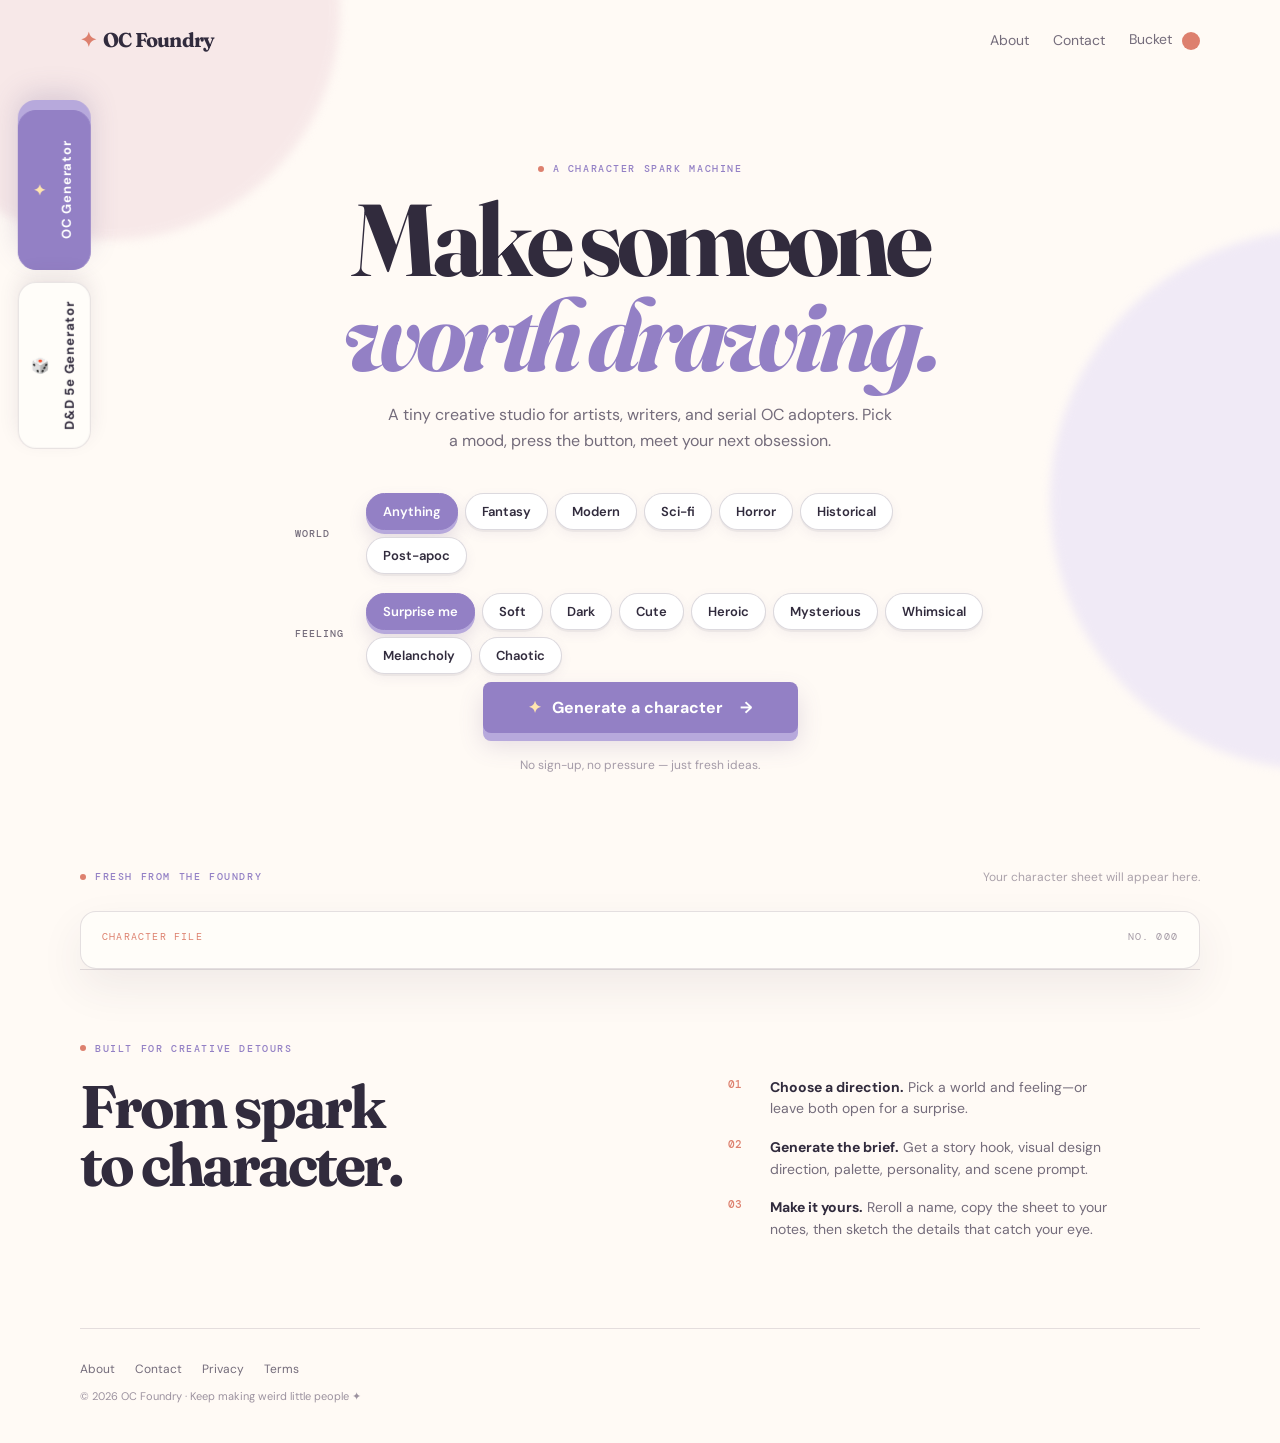
==== commit ab949967: "Update index.html" ====
--- a/index.html
+++ b/index.html
@@ -9,7 +9,7 @@
     <link rel="preconnect" href="https://fonts.googleapis.com" />
     <link rel="preconnect" href="https://fonts.gstatic.com" crossorigin />
     <link href="https://fonts.googleapis.com/css2?family=DM+Mono:wght@400;500&family=DM+Sans:opsz,wght@9..40,400;9..40,500;9..40,600;9..40,700&family=Fraunces:opsz,wght@9..144,600;9..144,700&display=swap" rel="stylesheet" />
-    <link rel="stylesheet" href="styles.css?v=26" />
+    <link rel="stylesheet" href="styles.css?v=28" />
   </head>
   <body>
     <div class="page-glow glow-one"></div><div class="page-glow glow-two"></div>
--- a/styles.css
+++ b/styles.css
@@ -2966,3 +2966,114 @@
     transform: translateY(-2px) !important;
   }
 }
+/* ============================================
+   STANDALONE ROUNDED LEFT TAB BUTTONS
+   ============================================ */
+
+@media (min-width: 1025px) {
+  /* Remove full-page left padding from previous rail version */
+  body {
+    padding-left: 0 !important;
+  }
+
+  .generator-tabs-dock {
+    position: fixed !important;
+    left: 18px !important;
+    top: 110px !important;
+    bottom: auto !important;
+    width: auto !important;
+    height: auto !important;
+    background: transparent !important;
+    border: none !important;
+    box-shadow: none !important;
+    backdrop-filter: none !important;
+    display: flex !important;
+    flex-direction: column !important;
+    gap: 12px !important;
+    z-index: 1200 !important;
+    margin: 0 !important;
+    transform: none !important;
+    padding: 0 !important;
+  }
+
+  .gen-tab {
+    width: auto !important;
+    min-width: 48px !important;
+    height: auto !important;
+    min-height: 160px !important;
+    padding: 18px 12px !important;
+    border-radius: 18px !important;
+    border: 1.5px solid var(--line) !important;
+    background: rgba(255, 253, 249, 0.96) !important;
+    color: var(--ink) !important;
+    box-shadow: 0 8px 20px rgba(67, 45, 76, 0.10) !important;
+    writing-mode: vertical-rl !important;
+    transform: rotate(180deg) !important;
+    display: flex !important;
+    flex-direction: column !important;
+    align-items: center !important;
+    justify-content: center !important;
+    gap: 10px !important;
+    text-decoration: none !important;
+    font-weight: 700 !important;
+    font-size: 13px !important;
+    letter-spacing: 0.8px !important;
+    transition: transform 0.18s ease, box-shadow 0.18s ease, background 0.18s ease, border-color 0.18s ease !important;
+  }
+
+  .gen-tab-icon {
+    font-size: 15px !important;
+    writing-mode: horizontal-tb !important;
+    transform: rotate(180deg) !important;
+    color: var(--coral) !important;
+  }
+
+  .gen-tab:hover {
+    transform: rotate(180deg) translateY(-3px) !important;
+    border-color: var(--lavender) !important;
+    box-shadow: 0 12px 24px rgba(104, 87, 142, 0.16) !important;
+  }
+
+  /* Active selected button */
+  .gen-tab.active {
+    background: var(--lavender) !important;
+    border-color: var(--lavender) !important;
+    color: #fff !important;
+    box-shadow: 0 10px 0 #b7a9dc, 0 16px 28px rgba(104, 87, 142, 0.22) !important;
+  }
+
+  .gen-tab.active .gen-tab-icon {
+    color: #ffe5af !important;
+  }
+}
+
+/* Mobile stays as normal horizontal pills */
+@media (max-width: 1024px) {
+  .generator-tabs-dock {
+    position: relative !important;
+    left: auto !important;
+    top: auto !important;
+    width: min(100% - 32px, 520px) !important;
+    flex-direction: row !important;
+    justify-content: center !important;
+    margin: 16px auto 10px !important;
+    gap: 8px !important;
+  }
+
+  .gen-tab {
+    min-height: auto !important;
+    writing-mode: horizontal-tb !important;
+    transform: none !important;
+    border-radius: 999px !important;
+    padding: 10px 14px !important;
+    flex: 1 !important;
+  }
+
+  .gen-tab-icon {
+    transform: none !important;
+  }
+
+  .gen-tab:hover {
+    transform: translateY(-2px) !important;
+  }
+}
